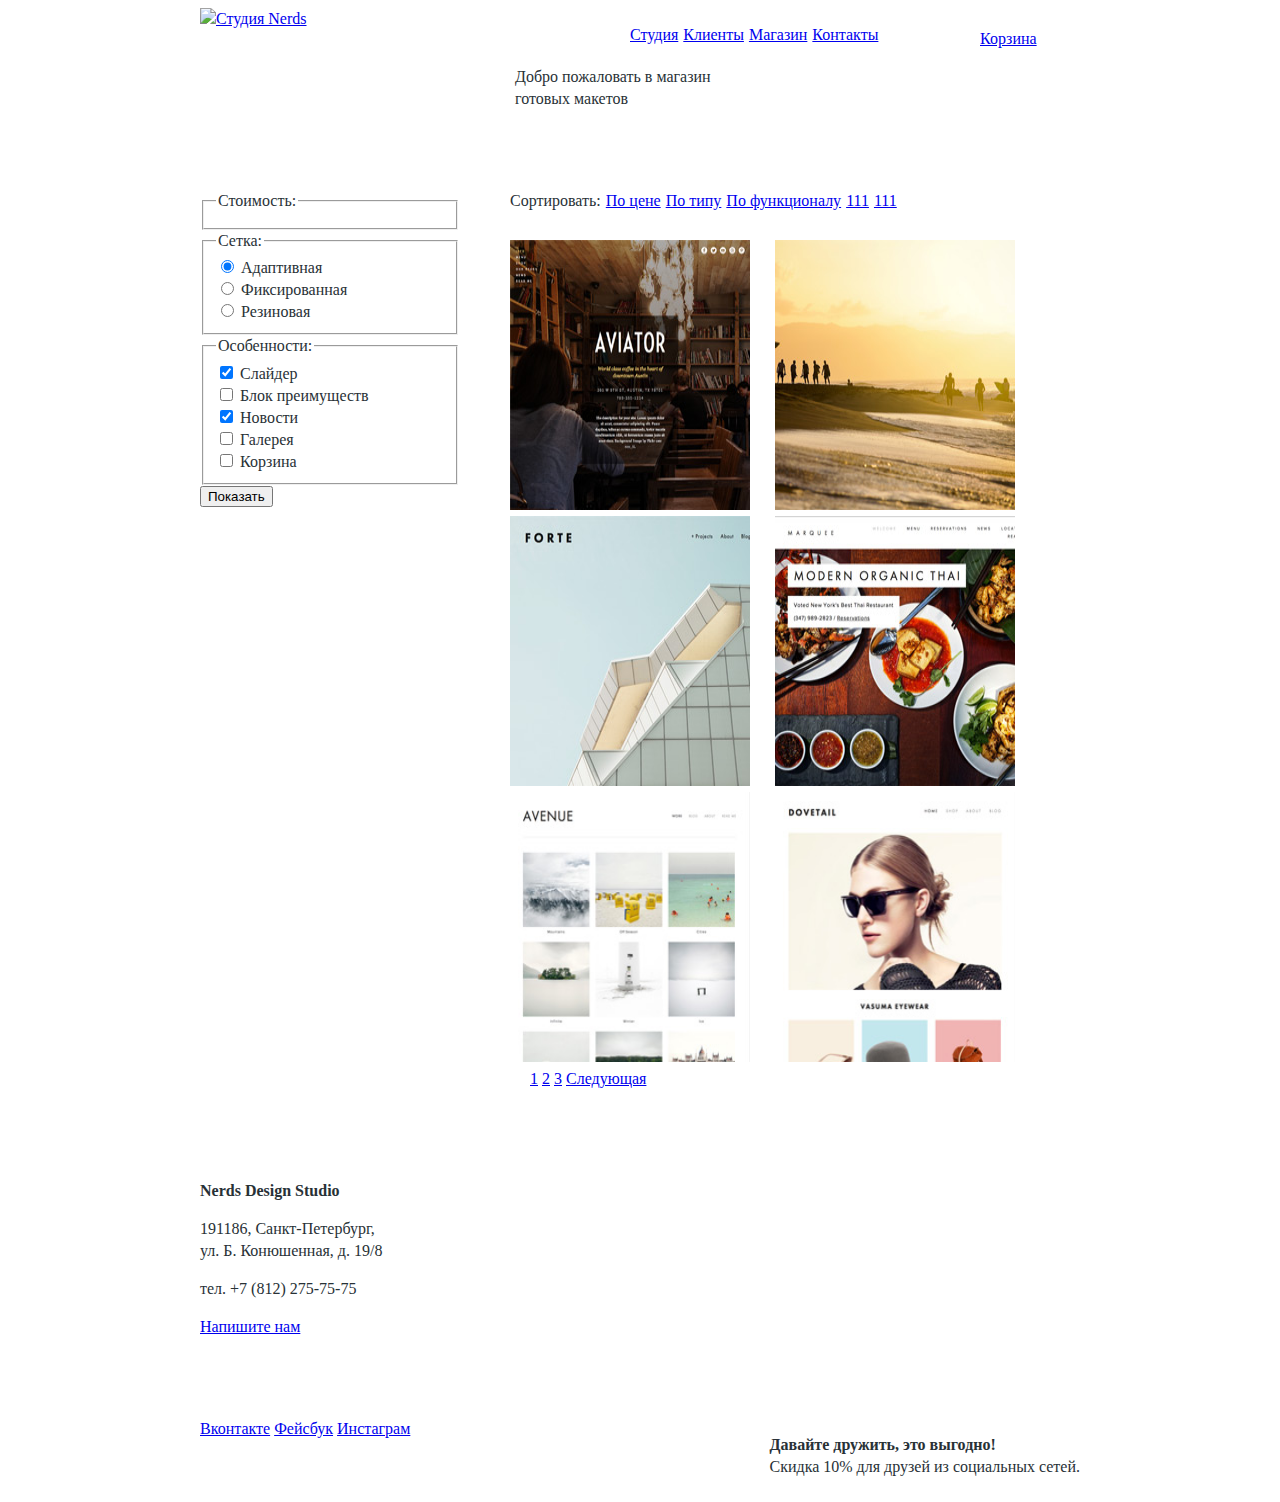
==== catalog.html @ 8a2b9156 "Сетка проекта" ====
<!DOCTYPE html>
<html lang="ru">
  <head>
    <meta charset="utf-8">
    <title>HTML Academy: Нёрдс</title>
    <link rel="stylesheet" href="css/style.css">
  </head>
  <body>
    <header class="main-header">
      <div class="container clearfix">
        <div class="main-logo">
          <a href="index.html">
            <img src="img/main-logo.png" width="139" height="56" alt="Студия Nerds">
          </a>
        </div>
        <nav class="main-navigatoin">
          <ul class="links">
            <li>
              <a href="#">Студия</a>
            </li>
            <li>
              <a href="#">Клиенты</a>
            </li>
            <li>
              <a href="#">Магазин</a>
            </li>
            <li>
              <a href="#">Контакты</a>
            </li>
          </ul>
        </nav>
        <div class="cart">
          <a href="#">Корзина</a>
        </div>
      </div>
      <div class="catalog">
        <p class="catalog-header">
          Добро пожаловать в магазин готовых макетов
        </p>
      </div>
    </header>
    <main class="main.content">
      <div class="container clearfix">
        <div class="menu">
          <form class="features-select" action="https://echo.htmlacademy.ru" method="post">
            <fieldset class="features-select-cost">
              <legend>Стоимость:</legend>
              <!-- Здесь будет слайдер -->
            </fieldset>
            <fieldset class="features-select-1">
              <legend>Сетка:</legend>
              <div class="features-item">
                <input id="adaptive" type="radio" name="type" value="adaptive" checked>
                <label for="adaptive">Адаптивная</label>
              </div>
              <div class="features-item">
                <input id="fixed" type="radio" name="type" value="fixed">
                <label for="fixed">Фиксированная</label>
              </div>
              <div class="features-item">
                <input id="rubber" type="radio" name="type" value="rubber">
                <label for="rubber">Резиновая</label>
              </div>
            </fieldset>
            <fieldset class="features-select-2">
              <legend>Особенности:</legend>
              <div class="features-item">
                <input id="slider" type="checkbox" name="features" value="slider" checked>
                <label for="slider">Слайдер</label>
              </div>
              <div class="features-item">
                <input id="features" type="checkbox" name="features" value="features">
                <label for="features">Блок преимуществ</label>
              </div>
              <div class="features-item">
                <input id="news" type="checkbox" name="features" value="news" checked>
                <label for="news">Новости</label>
              </div>
              <div class="features-item">
                <input id="gallery" type="checkbox" name="features" value="gallery">
                <label for="gallery">Галерея</label>
              </div>
              <div class="features-item">
                <input id="cart" type="checkbox" name="features" value="cart">
                <label for="cart">Корзина</label>
              </div>
            </fieldset>
            <button class="form-btn" type="submit">Показать</button>
          </form>
        </div>
        <div class="porfolio">
          <div class="sort">
            <div class="sort-list-1">
              <ul class="links">
                <li>
                  <span>Сортировать:</span>
                </li>
                <li>
                  <a href="#" class="btn">По цене</a>
                </li>
                <li>
                  <a href="#" class="btn">По типу</a>
                </li>
                <li>
                  <a href="#" class="btn">По функционалу</a>
                </li>
              </ul>
            </div>
            <div class="sort-list-2">
              <ul class="links">
                <li>
                  <a href="#" class="btn">111</a>
                </li>
                <li>
                  <a href="#" class="btn">111</a>
                </li>
              </ul>
            </div>
          </div>
            <article class="catalog-item">
              <img src="img/aviator.jpg" width="240" height="270" alt="Aviator">
            </article>
            <article class="catalog-item">
              <img src="img/sunset.jpg" width="240" height="270" alt="Sunset">
            </article>
            <article class="catalog-item">
              <img src="img/forte.jpg" width="240" height="270" alt="Forte">
            </article>
            <article class="catalog-item">
              <img src="img/marquee.jpg" width="240" height="270" alt="marquee">
            </article>
            <article class="catalog-item">
              <img src="img/avenue.jpg" width="240" height="270" alt="Avenue">
            </article>
            <article class="catalog-item">
              <img src="img/dovetail.jpg" width="240" height="270" alt="dovetail">
            </article>
            <div class="pages">
              <a class="active" href="#">1</a>
              <a href="#">2</a>
              <a href="#">3</a>
              <a href="#">Следующая</a>
            </div>
        </div>
      </div>
    </main>
    <div class="map">
      <!-- Не знаю как правильно вставить карту. Пока разметил как ссылку -->
    </div>
    <footer class="main-footer">
      <div class="map">
        <!-- Не знаю как правильно вставить карту. Пока разметил как ссылку -->

        <div class="container clearfix">
          <section class="map-contacts">
            <b>Nerds Design Studio</b>
            <p>
              191186, Санкт-Петербург,<br>
              ул. Б. Конюшенная, д. 19/8
            </p>
            <p>тел. +7 (812) 275-75-75</p>
            <a href="#" class="btn">Напишите нам</a>
          </section>

        </div>
      </div>
      <div class="container clearfix">
        <div class="footer-social">
          <a class="social-btn social-btn-vk" href="#">Вконтакте</a>
          <a class="social-btn social-btn-fb" href="#">Фейсбук</a>
          <a class="social-btn social-btn-inst" href="#">Инстаграм</a>
        </div>
        <div class="discont">
          <p>
            <b>Давайте дружить, это выгодно!</b><br>
            Скидка 10% для друзей из социальных сетей.
          </p>
        </div>
      </div>
    </footer>
  </body>
</html>
---- css/style.css ----
body {
  font-size: 16px;
  line-height: 22px;
  color: #283136;
  font-weight: normal;
  font-family: "Roboto Medium";
}

h2 {
  font-size: 18px;
  line-height: 30px;
  color: #000000;
  font-weight: normal;
  font-family: "Roboto Medium";
}

.main-header {
  margin-bottom: 80px;
}

.container {
  width: 880px;
  margin-left: auto;
  margin-right: auto;
}

.features {
  width: 880px;
  margin-bottom: 90px;
}

.features-item-1 {
  float: left;
  margin-right: 80px;
}

.features-item-2 {
  float: left;
  margin-right: 80px;
}

.features-item-3 {
  float: left;
}

.about {
  margin-bottom: 120px;
}

.about-left {
  float: left;
}

.about-right {
  float: right;
}

.portfolio-1 {
  float: left;
  width: 210px;
  display: inline-block;
  margin-right: 110px;
  vertical-align: middle;
}

.portfolio-2 {
  float: left;
  width: 210px;
  display: inline-block;
  margin-right: 110px;
  vertical-align: middle;
}

.portfolio-3 {
  float: right;
  width: 210px;
  display: inline-block;
  margin-right: 0px;
  vertical-align: middle;
}

.clearfix:after {
  content: '';
  clear: both;
  display: block;
}

main {
  margin-bottom: 90px;
}

.map-contacts {
  float: left;
}

.map {
  margin-bottom: 80px;
}

.discont {
  float: right;
}

.footer-social {
  float: left;
}

.main-logo {
  float: left;
  width: 200px;
  margin-right: 190px;
}

.main-navigatoin {
  float: left;
  width: 350px;
}

.links li {
  float: left;
  padding-right: 5px;
  list-style: none;
}

.cart {
  float: right;
  width: 100px;
  padding-top: 20px;
}

.catalog {
  width: 250px;
  margin-left: auto;
  margin-right: auto;
}

span {

}

.menu {
  float: left;
  width: 260px;
  height: 830px;
  margin-right: 50px;
}

.catalog-item {
  float: left;
  width: 265px;
}

.pages {
  float: left;
  margin-left: 330px;
}

.sort {
  padding-bottom: 50px;
}
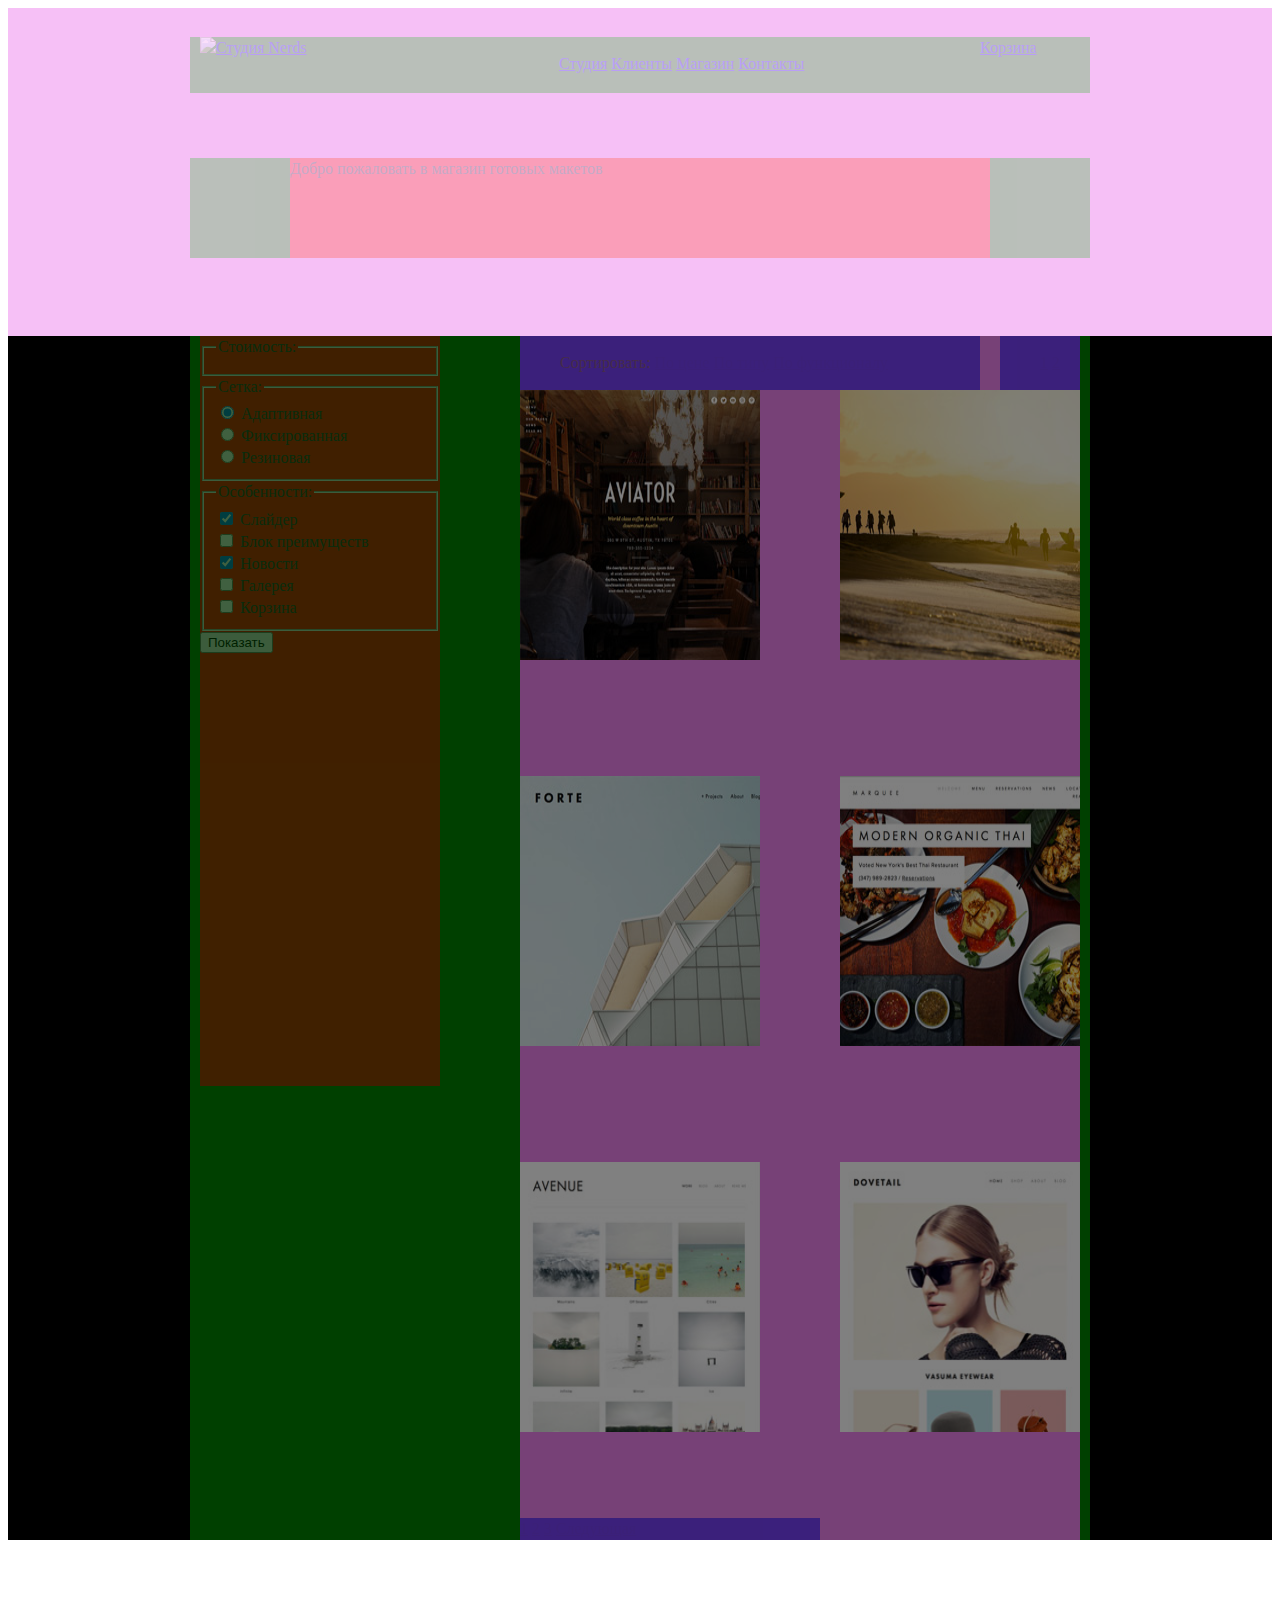
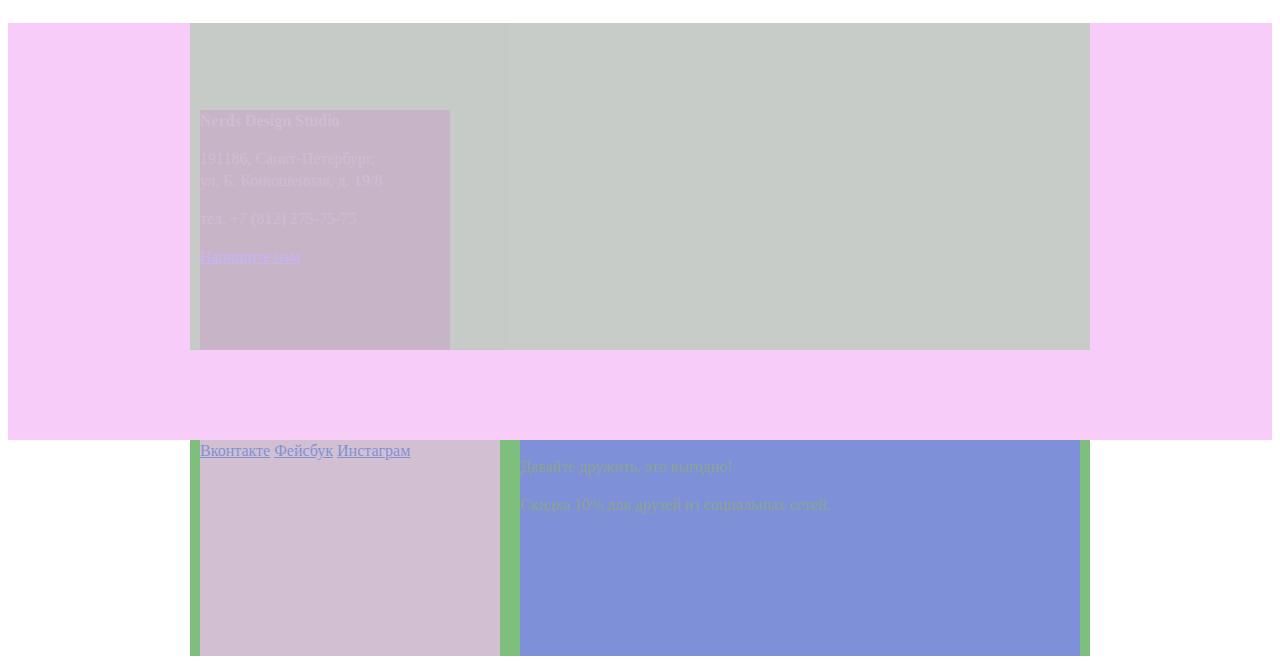
==== commit ce65d8e0: "Сетки version 3.0 :)" ====
--- a/catalog.html
+++ b/catalog.html
@@ -6,7 +6,7 @@
     <link rel="stylesheet" href="css/style.css">
   </head>
   <body>
-    <header class="main-header">
+    <header class="catalog-header">
       <div class="container clearfix">
         <div class="main-logo">
           <a href="index.html">
@@ -33,54 +33,54 @@
           <a href="#">Корзина</a>
         </div>
       </div>
-      <div class="catalog">
-        <p class="catalog-header">
+      <div class="catalog container">
+        <p class="catalog-description">
           Добро пожаловать в магазин готовых макетов
         </p>
       </div>
     </header>
-    <main class="main.content">
+    <main class="catalog-main">
       <div class="container clearfix">
         <div class="menu">
           <form class="features-select" action="https://echo.htmlacademy.ru" method="post">
-            <fieldset class="features-select-cost">
+            <fieldset class="features-select">
               <legend>Стоимость:</legend>
-              <!-- Здесь будет слайдер -->
+              <!-- Здесь будет контроллер -->
             </fieldset>
-            <fieldset class="features-select-1">
+            <fieldset class="features-select">
               <legend>Сетка:</legend>
-              <div class="features-item">
+              <div class="features-select-item">
                 <input id="adaptive" type="radio" name="type" value="adaptive" checked>
                 <label for="adaptive">Адаптивная</label>
               </div>
-              <div class="features-item">
+              <div class="features-select-item">
                 <input id="fixed" type="radio" name="type" value="fixed">
                 <label for="fixed">Фиксированная</label>
               </div>
-              <div class="features-item">
+              <div class="features-select-item">
                 <input id="rubber" type="radio" name="type" value="rubber">
                 <label for="rubber">Резиновая</label>
               </div>
             </fieldset>
-            <fieldset class="features-select-2">
+            <fieldset class="features-select">
               <legend>Особенности:</legend>
-              <div class="features-item">
+              <div class="features-select-item">
                 <input id="slider" type="checkbox" name="features" value="slider" checked>
                 <label for="slider">Слайдер</label>
               </div>
-              <div class="features-item">
+              <div class="features-select-item">
                 <input id="features" type="checkbox" name="features" value="features">
                 <label for="features">Блок преимуществ</label>
               </div>
-              <div class="features-item">
+              <div class="features-select-item">
                 <input id="news" type="checkbox" name="features" value="news" checked>
                 <label for="news">Новости</label>
               </div>
-              <div class="features-item">
+              <div class="features-select-item">
                 <input id="gallery" type="checkbox" name="features" value="gallery">
                 <label for="gallery">Галерея</label>
               </div>
-              <div class="features-item">
+              <div class="features-select-item">
                 <input id="cart" type="checkbox" name="features" value="cart">
                 <label for="cart">Корзина</label>
               </div>
@@ -88,8 +88,8 @@
             <button class="form-btn" type="submit">Показать</button>
           </form>
         </div>
-        <div class="porfolio">
-          <div class="sort">
+        <div class="shop clearfix">
+          <!--<div class="sort">-->
             <div class="sort-list-1">
               <ul class="links">
                 <li>
@@ -109,14 +109,14 @@
             <div class="sort-list-2">
               <ul class="links">
                 <li>
-                  <a href="#" class="btn">111</a>
+                  <a href="#" class="btn">1</a>
                 </li>
                 <li>
-                  <a href="#" class="btn">111</a>
+                  <a href="#" class="btn">2</a>
                 </li>
               </ul>
             </div>
-          </div>
+          <!--</div>-->
             <article class="catalog-item">
               <img src="img/aviator.jpg" width="240" height="270" alt="Aviator">
             </article>
@@ -144,13 +144,9 @@
         </div>
       </div>
     </main>
-    <div class="map">
-      <!-- Не знаю как правильно вставить карту. Пока разметил как ссылку -->
-    </div>
     <footer class="main-footer">
       <div class="map">
         <!-- Не знаю как правильно вставить карту. Пока разметил как ссылку -->
-
         <div class="container clearfix">
           <section class="map-contacts">
             <b>Nerds Design Studio</b>
@@ -161,7 +157,6 @@
             <p>тел. +7 (812) 275-75-75</p>
             <a href="#" class="btn">Напишите нам</a>
           </section>
-
         </div>
       </div>
       <div class="container clearfix">
@@ -171,10 +166,8 @@
           <a class="social-btn social-btn-inst" href="#">Инстаграм</a>
         </div>
         <div class="discont">
-          <p>
-            <b>Давайте дружить, это выгодно!</b><br>
-            Скидка 10% для друзей из социальных сетей.
-          </p>
+            <p>Давайте дружить, это выгодно!</p>
+            <p>Скидка 10% для друзей из социальных сетей.</p>
         </div>
       </div>
     </footer>
--- a/css/style.css
+++ b/css/style.css
@@ -1,9 +1,11 @@
 body {
+  /*background: url("../img/nerds-index.jpg") no-repeat 50% 10px;*/
+  background-size: 1200px auto;
+  /*Временно*/
   font-size: 16px;
   line-height: 22px;
   color: #283136;
   font-weight: normal;
-  font-family: "Roboto Medium";
 }
 
 h2 {
@@ -14,6 +16,240 @@
   font-family: "Roboto Medium";
 }
 
+.clearfix::after {
+  content: "";
+  display: table;
+  clear: both;
+}
+
+.main-header {
+  height: 407px;
+  background: violet;
+  opacity: 0.5;
+  /*Временно*/
+  padding-top: 29px;
+}
+
+.container {
+  background: green;
+  opacity: 0.5;
+  /*Временно*/
+  width: 880px;
+  padding-left: 10px;
+  padding-right: 10px;
+  margin-left: auto;
+  margin-right: auto;
+}
+
+.main-logo {
+  width: 139px;
+  height: 56px;
+  float: left;
+  margin-right: 180px;
+}
+
+.main-navigatoin {
+  width: 400px;
+  float: left;
+}
+
+.links li {
+  display: inline;
+  width: 400px;
+}
+
+.cart {
+  width: 100px;
+  float: right;
+}
+
+.features {
+  min-height: 379px;
+  background: red;
+  opacity: 0.4;
+  /*Временно*/
+  padding-top: 82px;
+}
+
+.features-item {
+  width: 240px;
+  float: left;
+  margin-right: 80px;
+}
+
+.features-item:last-child {
+  margin-right: 0px;
+}
+
+.about {
+  min-height: 415px;
+  background: violet;
+  opacity: 0.4;
+  /*Временно*/
+  padding-top: 60px;
+}
+
+.about-left {
+  width: 620px;
+  float: left;
+  margin-right: 20px;
+}
+
+.about-right {
+  width: 240px;
+  float: left;
+}
+
+.portfolio {
+  min-height: 112px;
+  background: red;
+  opacity: 0.4;
+  /*Временно*/
+  padding-top: 58px;
+  margin-bottom: 85px;
+}
+
+.portfolio-item {
+  float: left;
+  margin-right: 110px;
+}
+
+.portfolio-item:last-child {
+  margin-right: 0px;
+}
+
+.map {
+  min-height: 417px;
+  background: violet;
+  opacity: 0.4;
+  /*Временно*/
+}
+
+.map-contacts {
+  min-height: 240px;
+  background: black;
+  opacity: 0.9;
+  /*Временно*/
+  width: 250px;
+  float: left;
+  margin-top: 87px;
+}
+
+.footer-social {
+  min-height: 216px;
+  background: violet;
+  opacity: 0.7;
+  /*Временно*/
+  width: 300px;
+  float: left;
+}
+
+.discont {
+  min-height: 216px;
+  background: blue;
+  opacity: 0.7;
+  /*Временно*/
+  width: 560px;
+  float: right;
+}
+
+/*catalog.html*/
+
+.catalog-header {
+  height: 299px;
+  background: violet;
+  opacity: 0.5;
+  /*Временно*/
+  padding-top: 29px;
+}
+
+.catalog {
+  margin-top: 65px;
+}
+
+.catalog-description {
+  background: red;
+  min-height: 100px;
+  /*Временно*/
+  width: 700px;
+  margin-left: auto;
+  margin-right: auto;
+}
+
+.menu {
+  min-height: 750px;
+  background: red;
+  opacity: 0.5;
+  /*Временно*/
+  width: 240px;
+  float: left;
+  margin-right: 80px;
+}
+
+.shop {
+  min-height: 1125px;
+  background: violet;
+  /*Временно*/
+  width: 560px;
+  float: left;
+}
+
+.sort-list-1 {
+  background: blue;
+  opacity: 0.5;
+  /*Временно*/
+  width: 460px;
+  float: left;
+}
+
+.sort-list-2 {
+  background: blue;
+  opacity: 0.5;
+  /*Временно*/
+  width: 80px;
+  float: right;;
+}
+
+.catalog-item {
+  width: 240px;
+  float: left;
+  margin-right: 80px;
+  margin-bottom: 110px;
+}
+
+.catalog-item:nth-child(2n) {
+  margin-right: 0px;
+}
+
+.catalog-item:nth-child(7) {
+  margin-bottom: 0px;
+}
+
+.catalog-item:nth-child(8) {
+  margin-bottom: 0px;
+}
+
+.pages  {
+  background: blue;
+  opacity: 0.5;
+  /*Временно*/
+  width: 300px;
+  float: left;
+  margin-top: 80px;
+}
+
+.catalog-main {
+  margin-bottom: 83px;
+}
+
+main {
+  background: black;
+  /*Временно*/
+}
+
+
+/* СТАРЫЙ ВАРИАНТ
+
 .main-header {
   margin-bottom: 80px;
 }
@@ -29,18 +265,10 @@
   margin-bottom: 90px;
 }
 
-.features-item-1 {
+.features-item {
   float: left;
   margin-right: 80px;
-}
-
-.features-item-2 {
-  float: left;
-  margin-right: 80px;
-}
-
-.features-item-3 {
-  float: left;
+  width: 200px;
 }
 
 .about {
@@ -49,34 +277,27 @@
 
 .about-left {
   float: left;
+  width: 585px;
 }
 
 .about-right {
   float: right;
-}
-
-.portfolio-1 {
-  float: left;
-  width: 210px;
-  display: inline-block;
-  margin-right: 110px;
+  width: 250px;
+}
+
+.portfolio {
+  width: 570px;
+}
+
+.portfolio-item {
+  float: left;
+  width: 190px;
+  margin-right: 130px;
   vertical-align: middle;
 }
 
-.portfolio-2 {
-  float: left;
-  width: 210px;
-  display: inline-block;
-  margin-right: 110px;
-  vertical-align: middle;
-}
-
-.portfolio-3 {
-  float: right;
-  width: 210px;
-  display: inline-block;
+.portfolio-item:nth-child(3) {
   margin-right: 0px;
-  vertical-align: middle;
 }
 
 .clearfix:after {
@@ -85,24 +306,23 @@
   display: block;
 }
 
-main {
-  margin-bottom: 90px;
-}
-
 .map-contacts {
   float: left;
+  width: 250px;
 }
 
 .map {
-  margin-bottom: 80px;
+  padding-bottom: 80px;
 }
 
 .discont {
   float: right;
+  width: 250px;
 }
 
 .footer-social {
   float: left;
+  width: 270px;
 }
 
 .main-logo {
@@ -120,6 +340,7 @@
   float: left;
   padding-right: 5px;
   list-style: none;
+
 }
 
 .cart {
@@ -134,15 +355,11 @@
   margin-right: auto;
 }
 
-span {
-
-}
-
 .menu {
   float: left;
   width: 260px;
   height: 830px;
-  margin-right: 50px;
+  margin-right: 90px;
 }
 
 .catalog-item {
@@ -153,8 +370,10 @@
 .pages {
   float: left;
   margin-left: 330px;
+  width: 330px;
 }
 
 .sort {
   padding-bottom: 50px;
 }
+*/
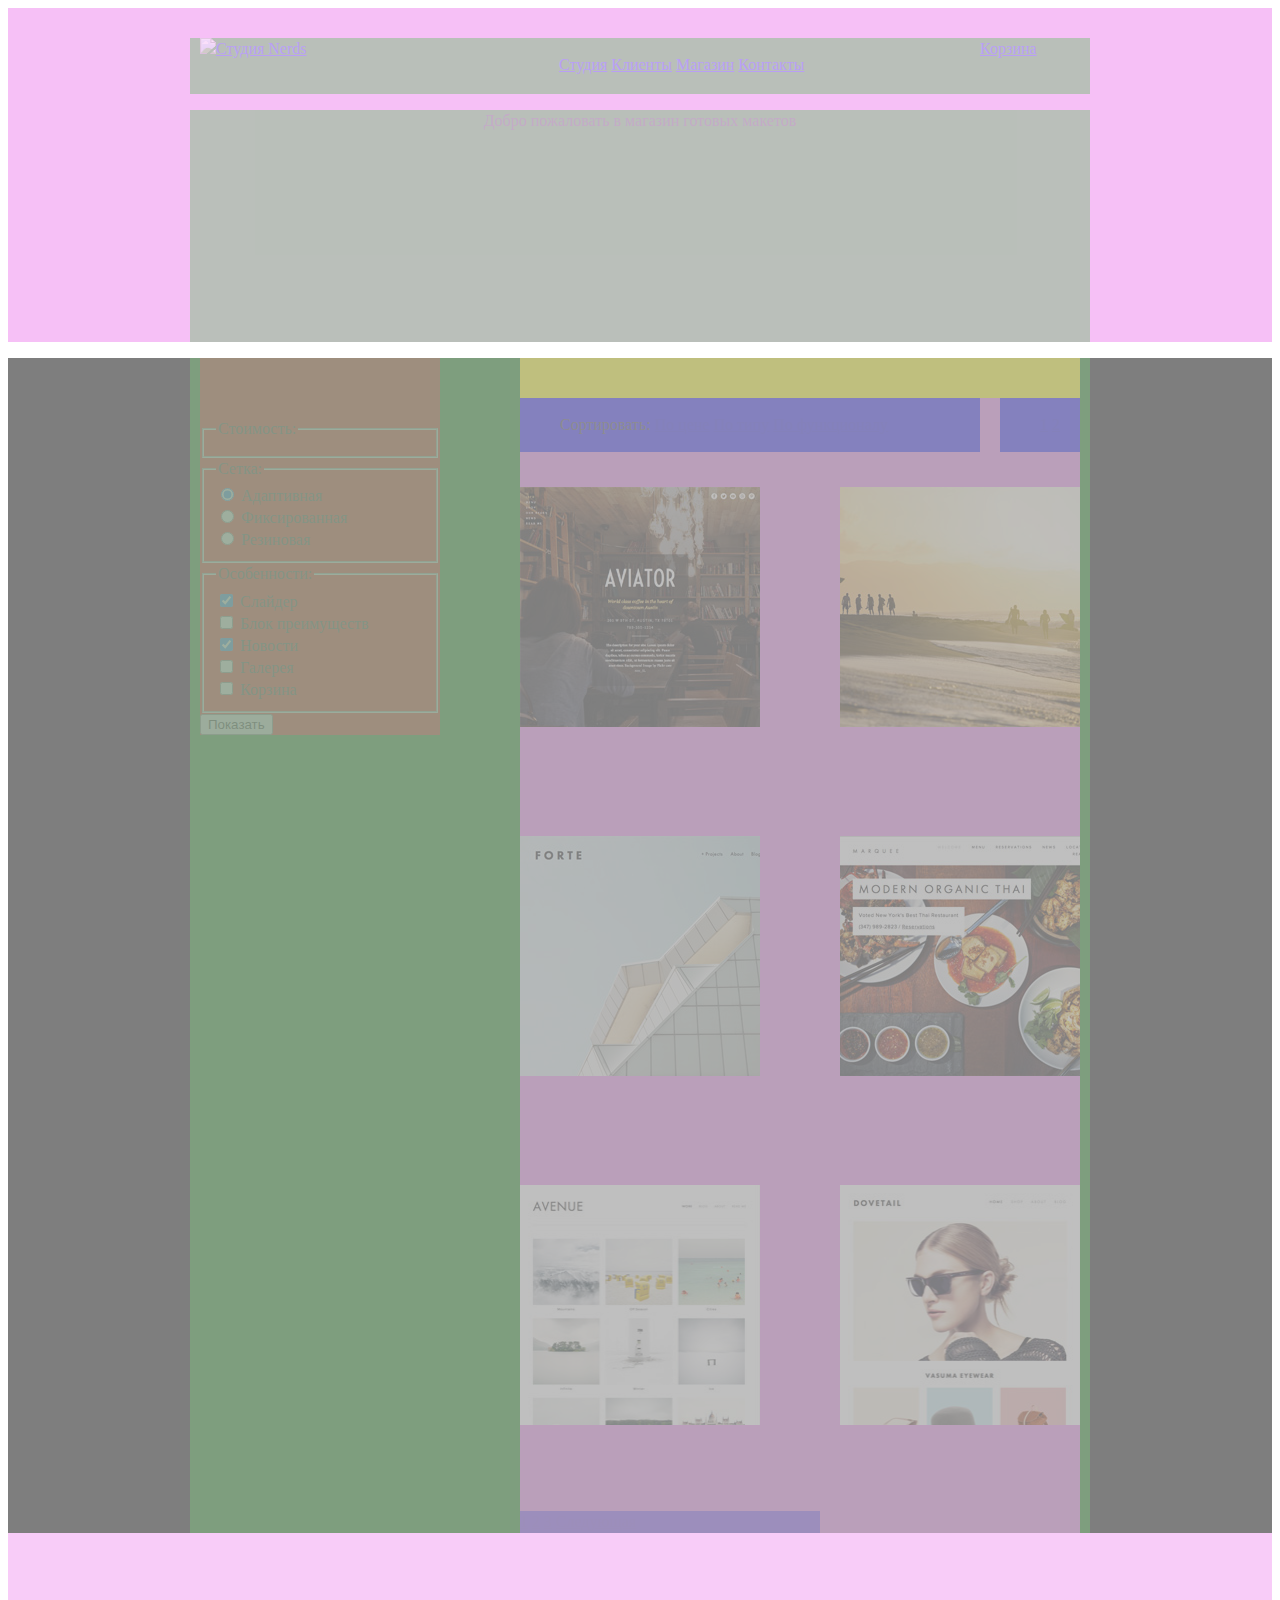
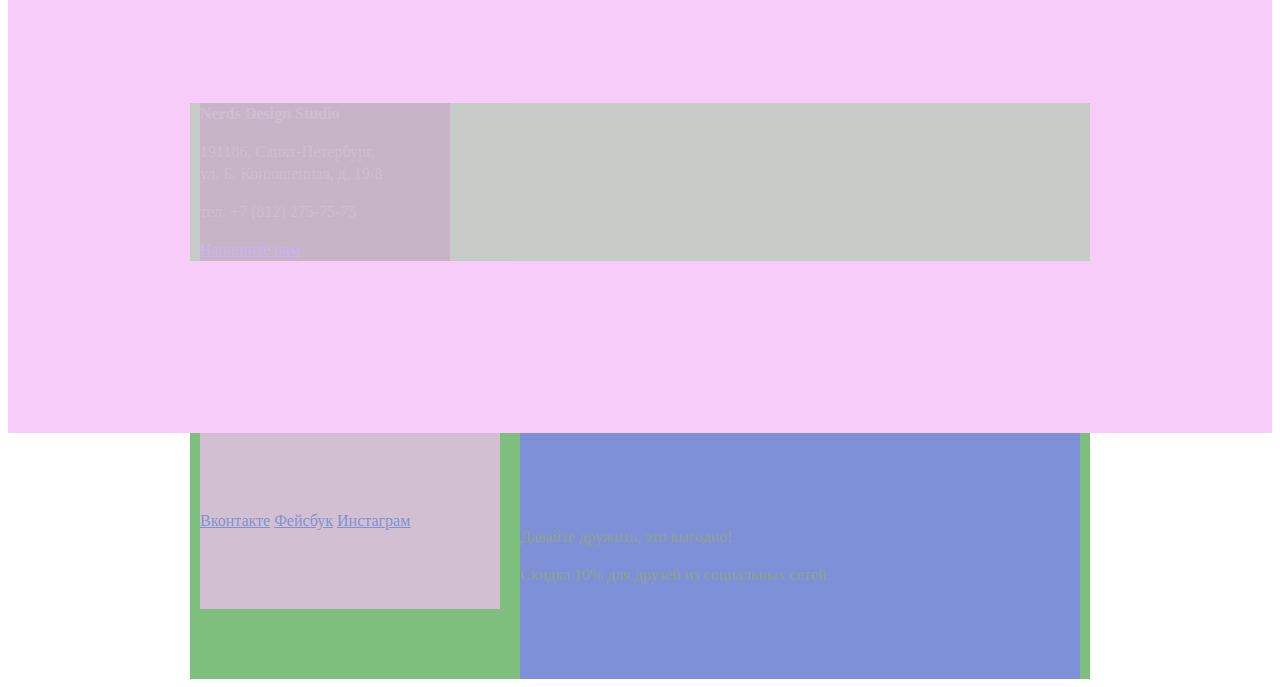
==== commit 5e445936: "Исправления" ====
--- a/catalog.html
+++ b/catalog.html
@@ -13,8 +13,8 @@
             <img src="img/main-logo.png" width="139" height="56" alt="Студия Nerds">
           </a>
         </div>
-        <nav class="main-navigatoin">
-          <ul class="links">
+        <nav class="main-navigation">
+          <ul class="main-navigation-list">
             <li>
               <a href="#">Студия</a>
             </li>
@@ -33,8 +33,8 @@
           <a href="#">Корзина</a>
         </div>
       </div>
-      <div class="catalog container">
-        <p class="catalog-description">
+      <div class="description container">
+        <p class="description-header">
           Добро пожаловать в магазин готовых макетов
         </p>
       </div>
@@ -89,9 +89,9 @@
           </form>
         </div>
         <div class="shop clearfix">
-          <!--<div class="sort">-->
+          <div class="sort">
             <div class="sort-list-1">
-              <ul class="links">
+              <ul class="main-navigation-list">
                 <li>
                   <span>Сортировать:</span>
                 </li>
@@ -107,7 +107,7 @@
               </ul>
             </div>
             <div class="sort-list-2">
-              <ul class="links">
+              <ul class="main-navigation-list">
                 <li>
                   <a href="#" class="btn">1</a>
                 </li>
@@ -116,24 +116,25 @@
                 </li>
               </ul>
             </div>
-          <!--</div>-->
+          </div>
+          <div class="catalog">
             <article class="catalog-item">
-              <img src="img/aviator.jpg" width="240" height="270" alt="Aviator">
+              <img src="img/aviator.jpg" width="240" height="240" alt="Aviator">
             </article>
             <article class="catalog-item">
-              <img src="img/sunset.jpg" width="240" height="270" alt="Sunset">
+              <img src="img/sunset.jpg" width="240" height="240" alt="Sunset">
             </article>
             <article class="catalog-item">
-              <img src="img/forte.jpg" width="240" height="270" alt="Forte">
+              <img src="img/forte.jpg" width="240" height="240" alt="Forte">
             </article>
             <article class="catalog-item">
-              <img src="img/marquee.jpg" width="240" height="270" alt="marquee">
+              <img src="img/marquee.jpg" width="240" height="240" alt="marquee">
             </article>
             <article class="catalog-item">
-              <img src="img/avenue.jpg" width="240" height="270" alt="Avenue">
+              <img src="img/avenue.jpg" width="240" height="240" alt="Avenue">
             </article>
             <article class="catalog-item">
-              <img src="img/dovetail.jpg" width="240" height="270" alt="dovetail">
+              <img src="img/dovetail.jpg" width="240" height="240" alt="dovetail">
             </article>
             <div class="pages">
               <a class="active" href="#">1</a>
@@ -141,6 +142,7 @@
               <a href="#">3</a>
               <a href="#">Следующая</a>
             </div>
+          </div>
         </div>
       </div>
     </main>
@@ -166,8 +168,8 @@
           <a class="social-btn social-btn-inst" href="#">Инстаграм</a>
         </div>
         <div class="discont">
-            <p>Давайте дружить, это выгодно!</p>
-            <p>Скидка 10% для друзей из социальных сетей.</p>
+            <p class="discont-offer-1">Давайте дружить, это выгодно!</p>
+            <p class="discont-offer-2">Скидка 10% для друзей из социальных сетей.</p>
         </div>
       </div>
     </footer>
--- a/css/style.css
+++ b/css/style.css
@@ -1,5 +1,6 @@
 body {
-  /*background: url("../img/nerds-index.jpg") no-repeat 50% 10px;*/
+  /*background: url("../img/nerds-catalog.jpg") no-repeat 50% 10px;*/
+  /*opacity: 0.9;*/
   background-size: 1200px auto;
   /*Временно*/
   font-size: 16px;
@@ -48,12 +49,12 @@
   margin-right: 180px;
 }
 
-.main-navigatoin {
+.main-navigation {
   width: 400px;
   float: left;
 }
 
-.links li {
+.main-navigation-list li {
   display: inline;
   width: 400px;
 }
@@ -64,49 +65,51 @@
 }
 
 .features {
-  min-height: 379px;
+  /*min-height: 379px;*/
+  background: red;
+  opacity: 0.7;
+  /*Временно*/
+  padding-top: 82px;
+  padding-bottom: 110px;
+}
+
+.features-item {
+  width: 240px;
+  float: left;
+  margin-right: 80px;
+}
+
+.features-item:last-child {
+  margin-right: 0px;
+}
+
+.about {
+  /*min-height: 415px;*/
+  background: violet;
+  opacity: 0.4;
+  /*Временно*/
+  padding-top: 60px;
+  padding-bottom: 150px;
+}
+
+.about-left {
+  width: 620px;
+  float: left;
+  margin-right: 20px;
+}
+
+.about-right {
+  width: 240px;
+  float: left;
+}
+
+.portfolio {
+  /*min-height: 112px;*/
   background: red;
   opacity: 0.4;
   /*Временно*/
-  padding-top: 82px;
-}
-
-.features-item {
-  width: 240px;
-  float: left;
-  margin-right: 80px;
-}
-
-.features-item:last-child {
-  margin-right: 0px;
-}
-
-.about {
-  min-height: 415px;
-  background: violet;
-  opacity: 0.4;
-  /*Временно*/
-  padding-top: 60px;
-}
-
-.about-left {
-  width: 620px;
-  float: left;
-  margin-right: 20px;
-}
-
-.about-right {
-  width: 240px;
-  float: left;
-}
-
-.portfolio {
-  min-height: 112px;
-  background: red;
-  opacity: 0.4;
-  /*Временно*/
   padding-top: 58px;
-  margin-bottom: 85px;
+  padding-bottom: 20px;
 }
 
 .portfolio-item {
@@ -118,85 +121,106 @@
   margin-right: 0px;
 }
 
+.main-footer {
+  /*background: black;*/
+  /*Временно*/
+}
+
 .map {
-  min-height: 417px;
+  min-height: 330px;
   background: violet;
   opacity: 0.4;
   /*Временно*/
+  padding-top: 170px;
 }
 
 .map-contacts {
-  min-height: 240px;
+  /*min-height: 240px;*/
   background: black;
   opacity: 0.9;
   /*Временно*/
   width: 250px;
   float: left;
-  margin-top: 87px;
+
 }
 
 .footer-social {
-  min-height: 216px;
+  /*min-height: 216px;*/
   background: violet;
   opacity: 0.7;
   /*Временно*/
   width: 300px;
   float: left;
+  padding-top: 77px;
+  padding-bottom: 77px;
 }
 
 .discont {
-  min-height: 216px;
+  /*min-height: 216px;*/
   background: blue;
   opacity: 0.7;
   /*Временно*/
   width: 560px;
   float: right;
+  padding-top: 77px;
+  padding-bottom: 77px;
 }
 
 /*catalog.html*/
 
 .catalog-header {
-  height: 299px;
-  background: violet;
-  opacity: 0.5;
-  /*Временно*/
-  padding-top: 29px;
+  /*height: 299px;*/
+  background: violet;
+  opacity: 0.5;
+  /*Временно*/
+  padding-top: 30px;
 }
 
 .catalog {
-  margin-top: 65px;
-}
-
-.catalog-description {
-  background: red;
-  min-height: 100px;
+  /*background: red;*/
+  margin-top: 5px;
+}
+
+.description-header {
+  /*background: red;*/
+  /*min-height: 100px;*/
   /*Временно*/
   width: 700px;
   margin-left: auto;
   margin-right: auto;
+  padding-bottom: 210px;
+  text-align: center;
 }
 
 .menu {
-  min-height: 750px;
+  /*min-height: 750px;*/
   background: red;
   opacity: 0.5;
   /*Временно*/
   width: 240px;
   float: left;
   margin-right: 80px;
+  padding-top: 60px;
 }
 
 .shop {
-  min-height: 1125px;
+  /*min-height: 1125px;*/
   background: violet;
   /*Временно*/
   width: 560px;
   float: left;
+
+}
+
+.sort {
+  background: yellow;
+  margin-bottom: 89px;
+  padding-top: 40px;
 }
 
 .sort-list-1 {
   background: blue;
-  opacity: 0.5;
+  opacity: 0.9;
   /*Временно*/
   width: 460px;
   float: left;
@@ -204,7 +228,7 @@
 
 .sort-list-2 {
   background: blue;
-  opacity: 0.5;
+  opacity: 0.9;
   /*Временно*/
   width: 80px;
   float: right;;
@@ -214,18 +238,19 @@
   width: 240px;
   float: left;
   margin-right: 80px;
-  margin-bottom: 110px;
+  margin-bottom: 103px;
+
 }
 
 .catalog-item:nth-child(2n) {
   margin-right: 0px;
 }
 
-.catalog-item:nth-child(7) {
+.catalog-item:nth-child(5) {
   margin-bottom: 0px;
 }
 
-.catalog-item:nth-child(8) {
+.catalog-item:nth-child(6) {
   margin-bottom: 0px;
 }
 
@@ -236,14 +261,12 @@
   width: 300px;
   float: left;
   margin-top: 80px;
-}
-
-.catalog-main {
-  margin-bottom: 83px;
+
 }
 
 main {
   background: black;
+  opacity: 0.5;
   /*Временно*/
 }
 
@@ -331,12 +354,12 @@
   margin-right: 190px;
 }
 
-.main-navigatoin {
+.main-navigation {
   float: left;
   width: 350px;
 }
 
-.links li {
+.main-navigation-list li {
   float: left;
   padding-right: 5px;
   list-style: none;
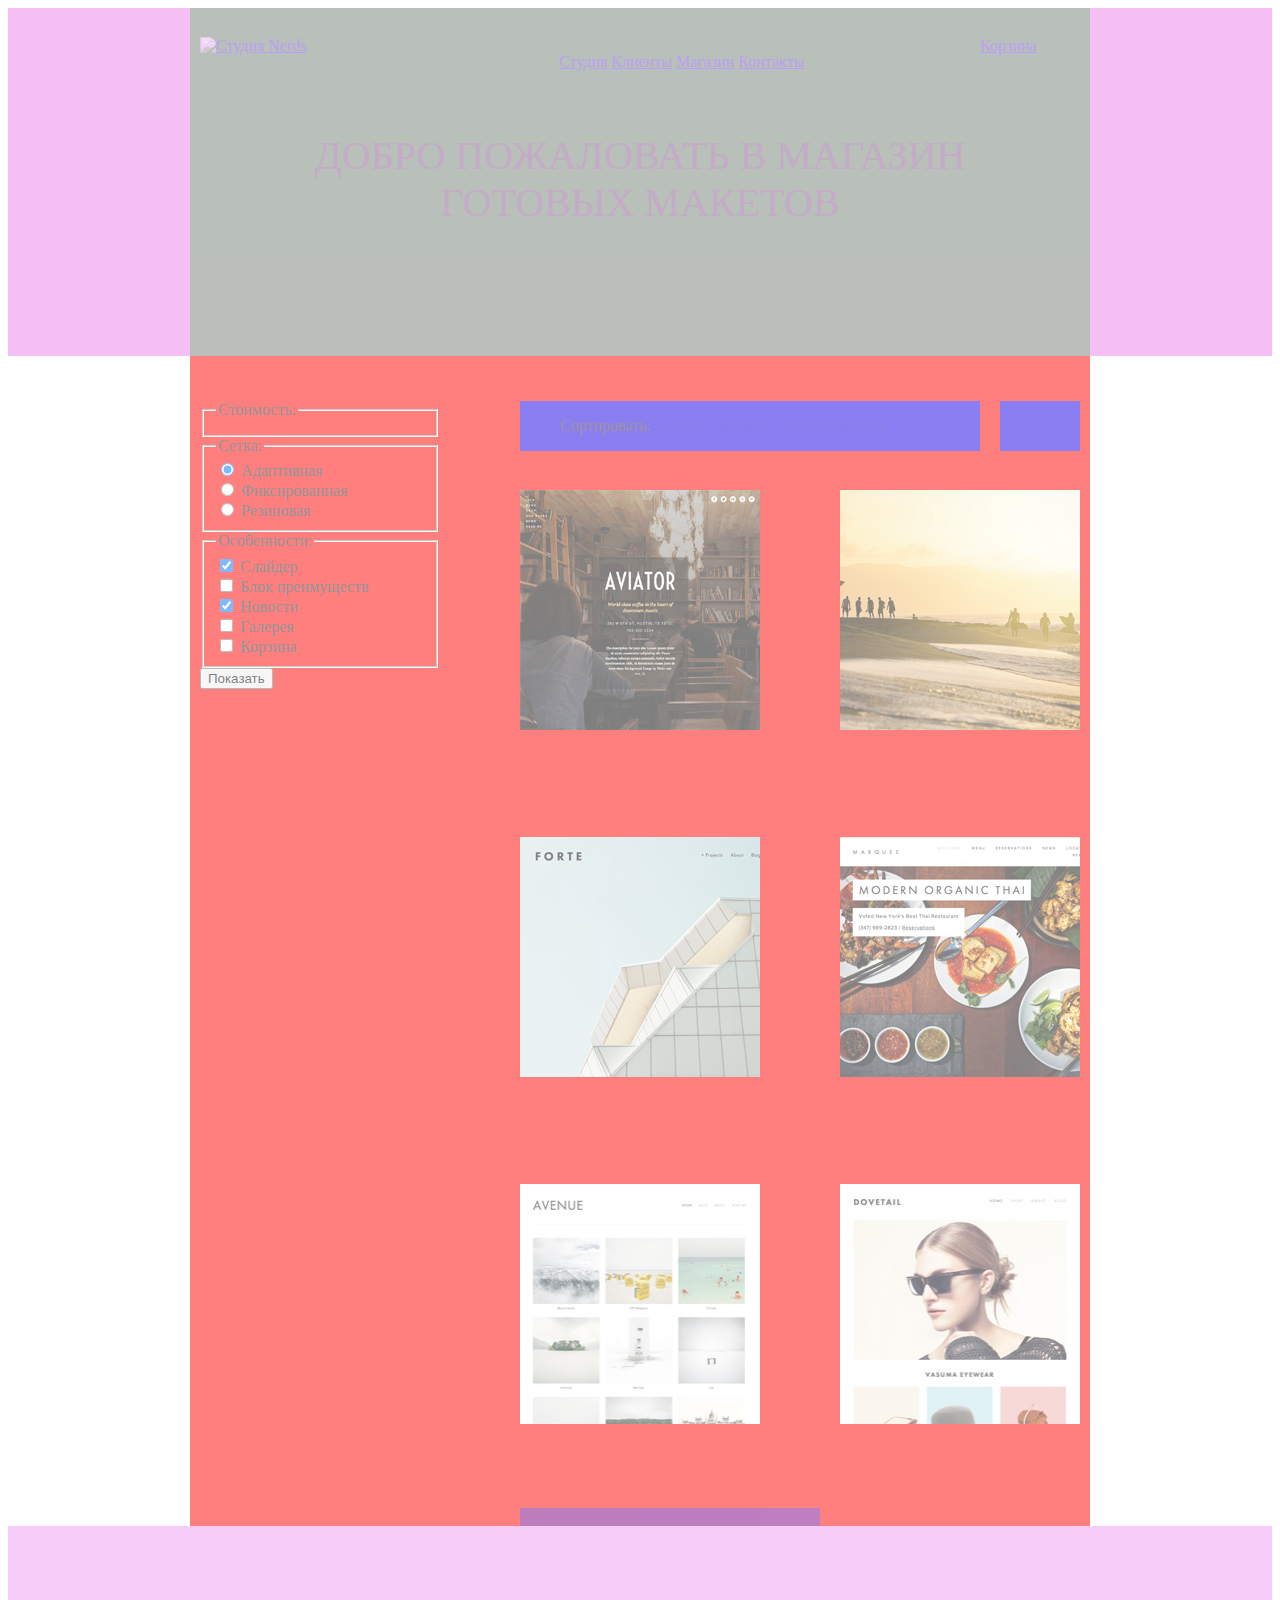
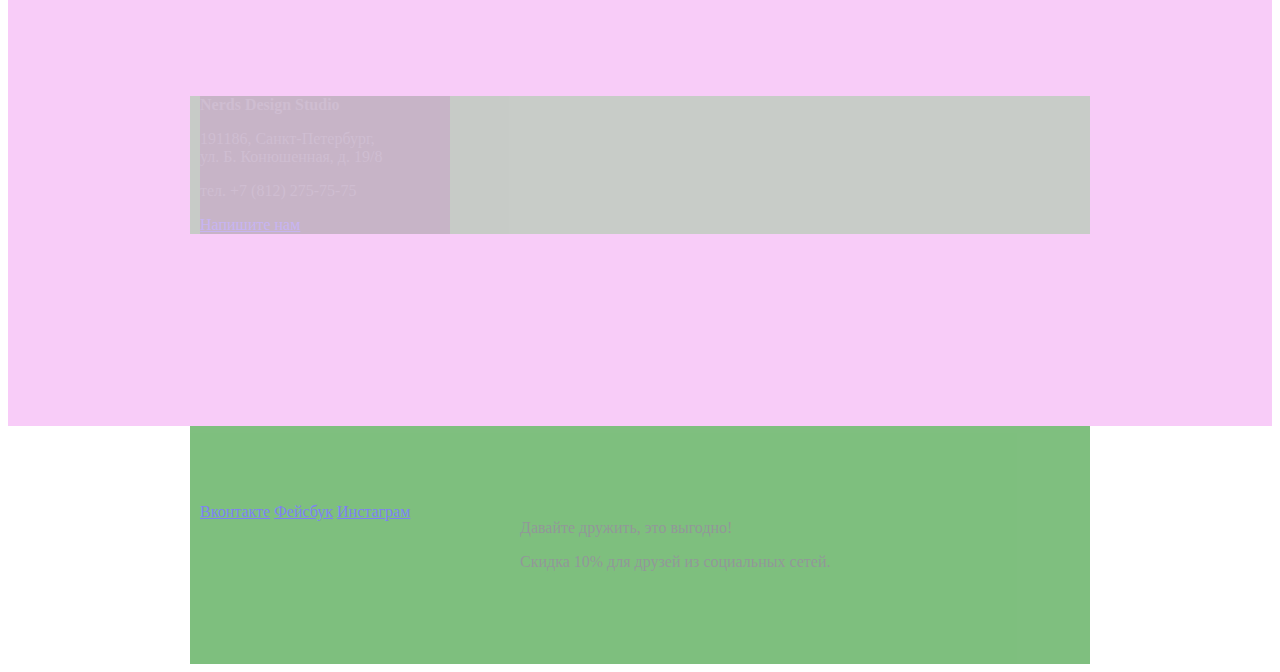
==== commit 2f4b6008: "Исправление замечаний" ====
--- a/catalog.html
+++ b/catalog.html
@@ -6,8 +6,9 @@
     <link rel="stylesheet" href="css/style.css">
   </head>
   <body>
-    <header class="catalog-header">
+    <header class="main-header">
       <div class="container clearfix">
+        <div class="header-block">
         <div class="main-logo">
           <a href="index.html">
             <img src="img/main-logo.png" width="139" height="56" alt="Студия Nerds">
@@ -32,15 +33,14 @@
         <div class="cart">
           <a href="#">Корзина</a>
         </div>
-      </div>
-      <div class="description container">
+        </div>
         <p class="description-header">
           Добро пожаловать в магазин готовых макетов
         </p>
       </div>
     </header>
     <main class="catalog-main">
-      <div class="container clearfix">
+      <div class="choose container clearfix">
         <div class="menu">
           <form class="features-select" action="https://echo.htmlacademy.ru" method="post">
             <fieldset class="features-select">
@@ -117,7 +117,7 @@
               </ul>
             </div>
           </div>
-          <div class="catalog">
+          <div class="catalog clearfix">
             <article class="catalog-item">
               <img src="img/aviator.jpg" width="240" height="240" alt="Aviator">
             </article>
@@ -161,15 +161,17 @@
           </section>
         </div>
       </div>
-      <div class="container clearfix">
-        <div class="footer-social">
-          <a class="social-btn social-btn-vk" href="#">Вконтакте</a>
-          <a class="social-btn social-btn-fb" href="#">Фейсбук</a>
-          <a class="social-btn social-btn-inst" href="#">Инстаграм</a>
-        </div>
-        <div class="discont">
-            <p class="discont-offer-1">Давайте дружить, это выгодно!</p>
-            <p class="discont-offer-2">Скидка 10% для друзей из социальных сетей.</p>
+      <div class="container">
+        <div class="footer-about clearfix">
+          <div class="footer-social">
+            <a class="social-btn social-btn-vk" href="#">Вконтакте</a>
+            <a class="social-btn social-btn-fb" href="#">Фейсбук</a>
+            <a class="social-btn social-btn-inst" href="#">Инстаграм</a>
+          </div>
+          <div class="discont">
+              <p class="discont-offer-1">Давайте дружить, это выгодно!</p>
+              <p class="discont-offer-2">Скидка 10% для друзей из социальных сетей.</p>
+          </div>
         </div>
       </div>
     </footer>
--- a/css/style.css
+++ b/css/style.css
@@ -4,7 +4,7 @@
   background-size: 1200px auto;
   /*Временно*/
   font-size: 16px;
-  line-height: 22px;
+  /*line-height: 22px;*/
   color: #283136;
   font-weight: normal;
 }
@@ -24,11 +24,16 @@
 }
 
 .main-header {
-  height: 407px;
+  /*height: 407px;*/
   background: violet;
   opacity: 0.5;
   /*Временно*/
+
+}
+
+.header-block {
   padding-top: 29px;
+  padding-bottom: 40px;
 }
 
 .container {
@@ -144,26 +149,32 @@
 
 }
 
+.footer-about {
+  /*background: blue;*/
+  padding-top: 77px;
+  padding-bottom: 77px;
+}
+
 .footer-social {
   /*min-height: 216px;*/
-  background: violet;
-  opacity: 0.7;
+  /*background: violet;*/
+  /*opacity: 0.7;*/
   /*Временно*/
   width: 300px;
   float: left;
-  padding-top: 77px;
-  padding-bottom: 77px;
+  /*padding-top: 77px;*/
+  /*padding-bottom: 77px;*/
 }
 
 .discont {
   /*min-height: 216px;*/
-  background: blue;
-  opacity: 0.7;
+  /*background: blue;*/
+  /*opacity: 0.7;*/
   /*Временно*/
   width: 560px;
   float: right;
-  padding-top: 77px;
-  padding-bottom: 77px;
+  /*padding-top: 77px;*/
+  /*padding-bottom: 77px;*/
 }
 
 /*catalog.html*/
@@ -178,7 +189,7 @@
 
 .catalog {
   /*background: red;*/
-  margin-top: 5px;
+  /*margin-top: 5px;*/
 }
 
 .description-header {
@@ -188,34 +199,43 @@
   width: 700px;
   margin-left: auto;
   margin-right: auto;
-  padding-bottom: 210px;
+  padding-top: 15px;
+  padding-bottom: 90px;
   text-align: center;
+  font-size: 40px;
+  text-transform: uppercase;
+}
+
+.choose {
+  background: red;
+  padding-top: 45px;
 }
 
 .menu {
   /*min-height: 750px;*/
-  background: red;
-  opacity: 0.5;
+  /*background: red;*/
+  /*opacity: 0.5;*/
   /*Временно*/
   width: 240px;
   float: left;
   margin-right: 80px;
-  padding-top: 60px;
+  /*padding-top: 80px;*/
 }
 
 .shop {
   /*min-height: 1125px;*/
-  background: violet;
+  /*background: violet;*/
   /*Временно*/
   width: 560px;
   float: left;
+  /*padding-top: 80px;*/
 
 }
 
 .sort {
   background: yellow;
   margin-bottom: 89px;
-  padding-top: 40px;
+  /*padding-top: 80px;*/
 }
 
 .sort-list-1 {
@@ -265,8 +285,8 @@
 }
 
 main {
-  background: black;
-  opacity: 0.5;
+  /*background: black;*/
+  /*opacity: 0.5;*/
   /*Временно*/
 }
 
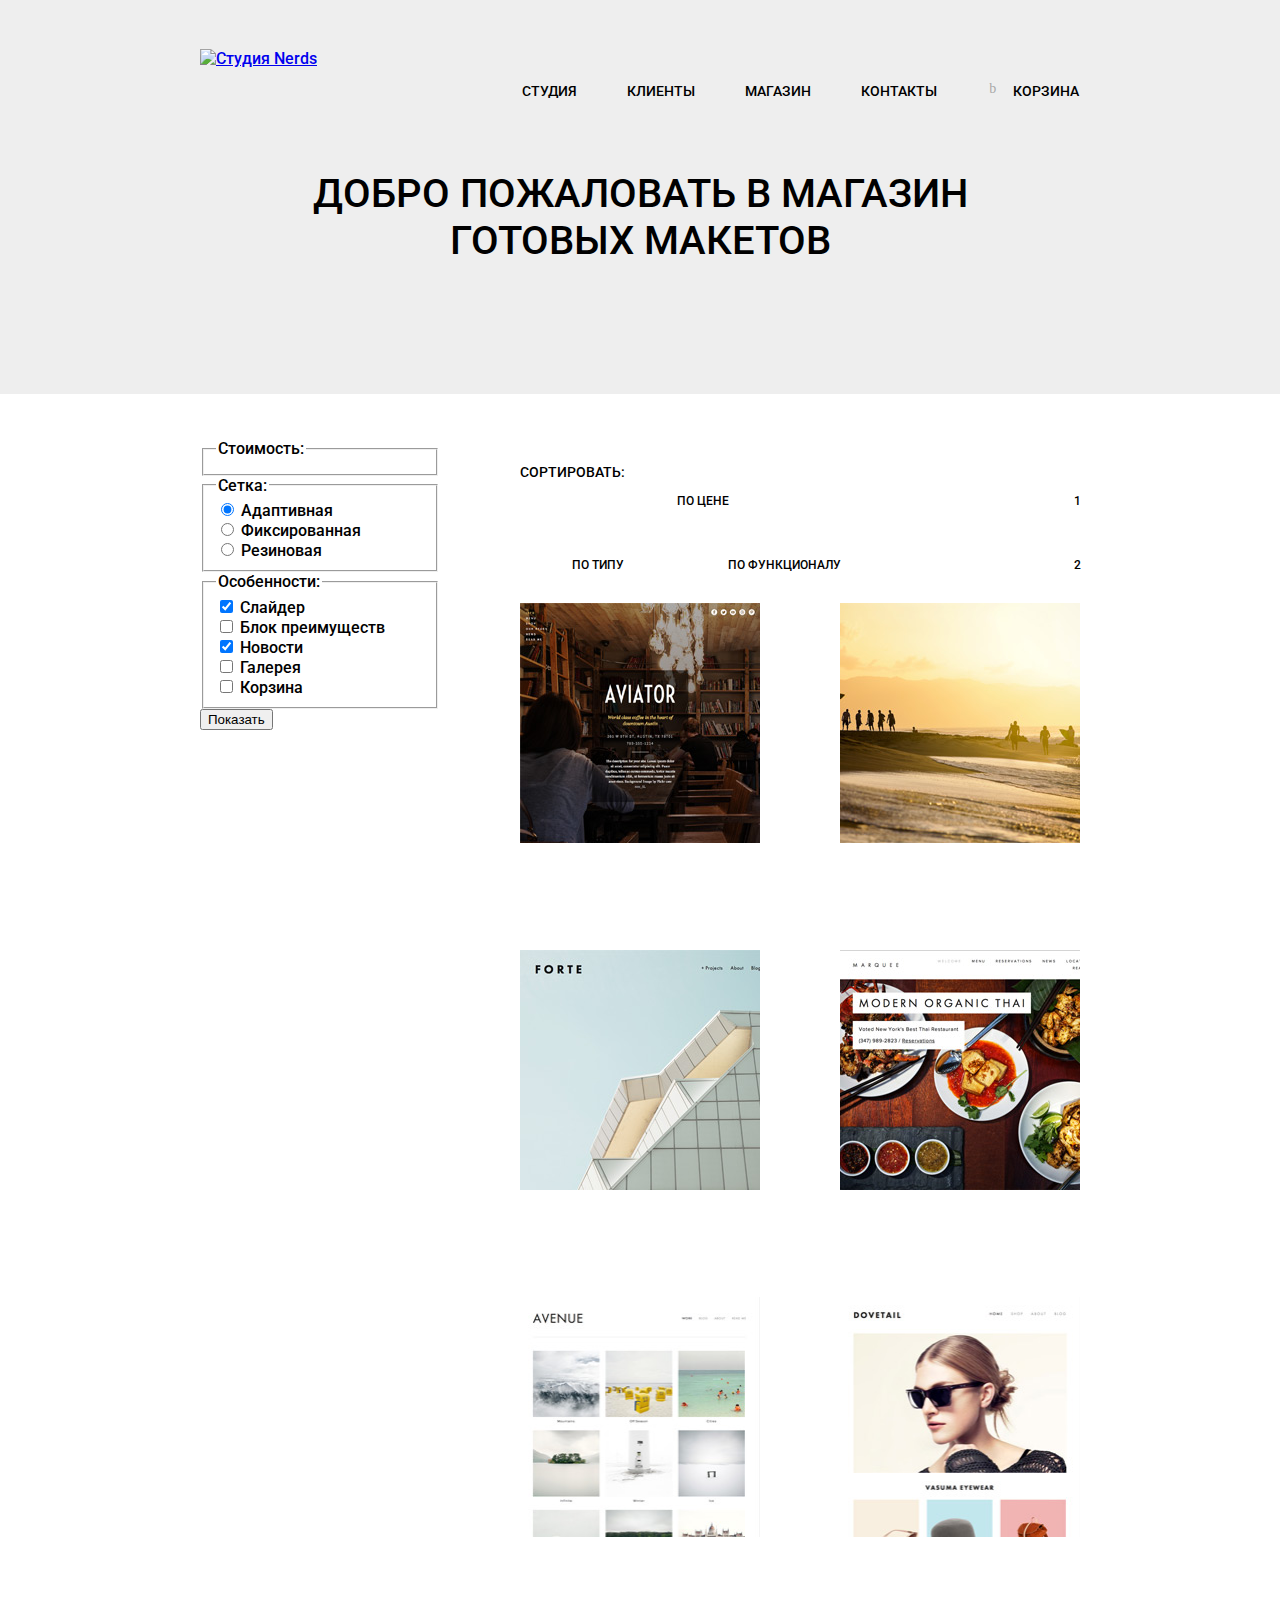
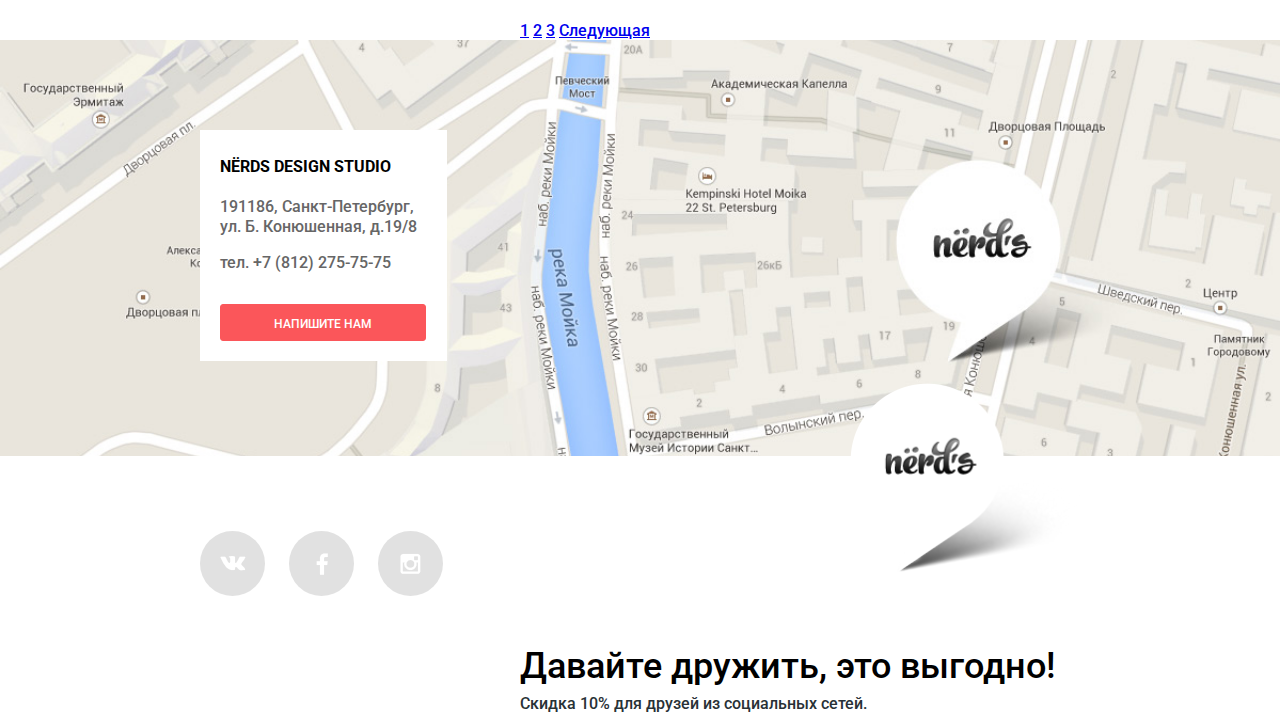
==== commit 664a13e7: "Исправил" ====
--- a/catalog.html
+++ b/catalog.html
@@ -3,36 +3,40 @@
   <head>
     <meta charset="utf-8">
     <title>HTML Academy: Нёрдс</title>
+    <link href='https://fonts.googleapis.com/css?family=Roboto:500,400&subset=latin,cyrillic' rel='stylesheet' type='text/css'>
+    <link rel="stylesheet" href="css/normalize.css">
     <link rel="stylesheet" href="css/style.css">
   </head>
   <body>
     <header class="main-header">
       <div class="container clearfix">
         <div class="header-block">
-        <div class="main-logo">
-          <a href="index.html">
-            <img src="img/main-logo.png" width="139" height="56" alt="Студия Nerds">
-          </a>
-        </div>
-        <nav class="main-navigation">
-          <ul class="main-navigation-list">
-            <li>
-              <a href="#">Студия</a>
-            </li>
-            <li>
-              <a href="#">Клиенты</a>
-            </li>
-            <li>
-              <a href="#">Магазин</a>
-            </li>
-            <li>
-              <a href="#">Контакты</a>
-            </li>
-          </ul>
-        </nav>
-        <div class="cart">
-          <a href="#">Корзина</a>
-        </div>
+          <div class="main-logo">
+            <a href="index.html">
+              <img src="img/main-logo.png" width="139" height="56" alt="Студия Nerds">
+            </a>
+          </div>
+          <nav class="main-navigation">
+            <ul class="main-navigation-list">
+              <li>
+                <a href="#">Студия</a>
+              </li>
+              <li>
+                <a href="#">Клиенты</a>
+              </li>
+              <li>
+                <a href="#">Магазин</a>
+              </li>
+              <li>
+                <a href="#">Контакты</a>
+              </li>
+            </ul>
+          </nav>
+          <div class="cart">
+            <a href="#">Корзина
+              <span class="icon-basket"></span>
+            </a>
+          </div>
         </div>
         <p class="description-header">
           Добро пожаловать в магазин готовых макетов
@@ -151,27 +155,26 @@
         <!-- Не знаю как правильно вставить карту. Пока разметил как ссылку -->
         <div class="container clearfix">
           <section class="map-contacts">
-            <b>Nerds Design Studio</b>
-            <p>
+            <b class="map-contacts-header">Nёrds Design Studio</b>
+            <p class="map-contacts-paragraph">
               191186, Санкт-Петербург,<br>
-              ул. Б. Конюшенная, д. 19/8
+              ул. Б. Конюшенная, д.19/8
             </p>
-            <p>тел. +7 (812) 275-75-75</p>
-            <a href="#" class="btn">Напишите нам</a>
+            <p class="map-contacts-paragraph">тел. +7 (812) 275-75-75</p>
+            <a href="#" class="btn-contacts">Напишите нам</a>
           </section>
+          <img src="img/map-point.png" alt="" class="map-point">
         </div>
       </div>
-      <div class="container">
-        <div class="footer-about clearfix">
-          <div class="footer-social">
-            <a class="social-btn social-btn-vk" href="#">Вконтакте</a>
-            <a class="social-btn social-btn-fb" href="#">Фейсбук</a>
-            <a class="social-btn social-btn-inst" href="#">Инстаграм</a>
-          </div>
-          <div class="discont">
-              <p class="discont-offer-1">Давайте дружить, это выгодно!</p>
-              <p class="discont-offer-2">Скидка 10% для друзей из социальных сетей.</p>
-          </div>
+      <div class="container clearfix">
+        <div class="footer-social">
+          <a class="social-btn social-btn-vk" href="#">Вконтакте</a>
+          <a class="social-btn social-btn-fb" href="#">Фейсбук</a>
+          <a class="social-btn social-btn-inst" href="#">Инстаграм</a>
+        </div>
+        <div class="discont">
+            <p class="discont-paragraph1">Давайте дружить, это выгодно!</p>
+            <p class="discont-paragraph2">Скидка 10% для друзей из социальных сетей.</p>
         </div>
       </div>
     </footer>
--- a/css/style.css
+++ b/css/style.css
@@ -1,20 +1,174 @@
+html, body {
+  margin:0;
+  padding:0;
+
+}
 body {
-  /*background: url("../img/nerds-catalog.jpg") no-repeat 50% 10px;*/
-  /*opacity: 0.9;*/
-  background-size: 1200px auto;
-  /*Временно*/
-  font-size: 16px;
-  /*line-height: 22px;*/
-  color: #283136;
+  font-size:16px;
+  font-family: "Roboto", "Arial", sans-serif;
+  font-weight: 500;
+  font-style: normal;
+  color: #000000;
+  background:white;
+  min-width: 900px;
+}
+
+@font-face {
   font-weight: normal;
-}
+  font-style: normal;
+
+  font-family: "symbols-nerds";
+  src: url("../fonts/symbols-nerds.woff") format("woff"),
+       url("../fonts/symbols-nerds.woff2") format("woff2");
+}
+
+[class^="icon-"]::before,
+[class*=" icon-"]::before {
+  display: inline-block;
+  width: 1em;
+  margin-right: 0.2em;
+  margin-left: 0.2em;
+
+  font-weight: normal;
+  line-height: 1em;
+  font-family: "symbols-nerds";
+  text-align: center;
+  text-transform: none;
+  text-decoration: inherit;
+  font-style: normal;
+  font-variant: normal;
+
+  speak: none;
+}
+
+.icon-basket::before { content: "\62"; } /* "b" */
+.icon-facebook::before { content: "\66"; } /* "f" */
+.icon-twitter::before { content: "\74"; } /* "t" */
+.icon-vk::before { content: "\76"; } /* "v" */
+.icon-up-dir::before { content: "\25b2"; } /* "▲" */
+.icon-down-dir::before { content: "\25bc"; } /* "▼" */
+.icon-circle::before { content: "\25cb"; } /* "○" */
+.icon-circle-dot::before { content: "\25cf"; } /* "●" */
+.icon-check-off::before { content: "\2610"; } /* "☐" */
+.icon-check-on::before { content: "\2611"; } /* "☑" */
+.icon-instagramm::before { content: "📷"; } /* "\1f4f7" */
 
 h2 {
   font-size: 18px;
   line-height: 30px;
   color: #000000;
-  font-weight: normal;
-  font-family: "Roboto Medium";
+  /*font-weight: normal;*/
+  /*font-family: "Roboto Medium";*/
+}
+
+.slider {
+  position:relative;
+  width:880px;
+  height:310px;
+  margin-top: 16px;
+}
+.slider input[type=radio] {
+  position:absolute;
+  opacity:0;
+}
+.slider-controls {
+  position:absolute;
+  bottom:95px;
+  left:49%;
+  width:200px;
+  height:10px;
+  margin-left:-102px;
+  text-align:center;
+  z-index:1000;
+}
+.slider-controls label {
+  display:inline-block;
+  width:4px;
+  height:4px;
+  margin:0 3px;
+  background:white;
+  border:3px solid white;
+  vertical-align:top;
+  border-radius:50%;
+  cursor:pointer;
+}
+#btn-1:checked ~ .slider-controls label[for="btn-1"],
+#btn-2:checked ~ .slider-controls label[for="btn-2"],
+#btn-3:checked ~ .slider-controls label[for="btn-3"] {
+  background:#c1c1c1;
+}
+.slide {
+  position:absolute;
+  top:0;
+  left:0;
+  width:100%;
+  height:100%;
+  overflow:hidden;
+}
+.slide-text {
+  width:465px;
+  padding:30px 0;
+  color:#283136;
+}
+.slide-title {
+  font-size:36px;
+  line-height:36px;
+  /*font-weight:bold;*/
+  color:black;
+  padding-bottom: 3px;
+}
+
+.slide .btn {
+  display:block;
+  width:240px;
+  padding:10px 0;
+  margin-top:32px;
+  font-size:12px;
+  color:white;
+  text-transform:uppercase;
+  text-align:center;
+  text-decoration:none;
+  background:#fb565a;
+  border-radius:3px;
+}
+
+.slide .btn:hover {
+  background-color: #d6494d;
+  border: 1px solid #d6494d;
+}
+
+.slide .btn:active {
+  background-color: #b63538;
+  border: 1px solid #b63538;
+  box-shadow: inset 0 3px 0 0 #9b2d30;
+}
+.slide:nth-child(1) {
+  background-image:url("../img/slider-1.png");
+  background-repeat:no-repeat;
+  background-position:100% 10px;
+}
+.slide:nth-child(2) {
+  background-image:url("../img/slider-2.png");
+  background-repeat:no-repeat;
+  background-position:100% 10px;
+}
+.slide:nth-child(3) {
+  background-image:url("../img/slider-3.png");
+  background-repeat:no-repeat;
+  background-position:100% 0;
+}
+.slide {
+  display:none;
+}
+#btn-1:checked ~ .slides .slide:nth-child(1) {
+  display: block;
+}
+#btn-2:checked ~ .slides .slide:nth-child(2) {
+  display: block;
+}
+
+#btn-3:checked ~ .slides .slide:nth-child(3) {
+  display: block;
 }
 
 .clearfix::after {
@@ -25,8 +179,9 @@
 
 .main-header {
   /*height: 407px;*/
-  background: violet;
-  opacity: 0.5;
+  background: #eeeeee;
+  padding-top: 20px;
+  /*opacity: 0.5;*/
   /*Временно*/
 
 }
@@ -37,8 +192,8 @@
 }
 
 .container {
-  background: green;
-  opacity: 0.5;
+  /*background: green;*/
+  /*opacity: 0.5;*/
   /*Временно*/
   width: 880px;
   padding-left: 10px;
@@ -51,76 +206,318 @@
   width: 139px;
   height: 56px;
   float: left;
-  margin-right: 180px;
+  margin-right: 139px;
 }
 
 .main-navigation {
-  width: 400px;
-  float: left;
+  width: 500px;
+  float: left;
+  text-align: right;
+}
+
+.main-navigation-list {
+  margin: 18px 0;
+  padding: 0;
+  list-style: none;
+  font-size: 0;
 }
 
 .main-navigation-list li {
-  display: inline;
-  width: 400px;
-}
+  display: inline-block;
+  vertical-align: top;
+  font-size: 14px;
+  line-height: 30px;
+  font-weight: 500;
+  text-transform: uppercase;
+}
+
+.main-navigation-list a {
+  text-decoration: none;
+  display: block;
+  color: #000000;
+  padding: 9px;
+  margin-right: 32px;
+  /*background-color: red;*/
+}
+
+.main-navigation-list a:hover {
+  color: #fb565a;
+}
+
+.main-navigation-list a:active {
+  color: #000000;
+  opacity: 0.4;
+}
+
+
 
 .cart {
   width: 100px;
   float: right;
-}
+  position: relative;
+}
+
+.cart a {
+  text-decoration: none;
+  display: inline-block;
+  vertical-align: top;
+  font-size: 14px;
+  line-height: 30px;
+  font-weight: 500;
+  color: #000000;
+  text-transform: uppercase;
+  padding: 9px;
+  padding-left: 33px;
+  margin-top: 18px;
+  /*background-color: red;*/
+
+}
+
+.icon-basket::before {
+  content: "\62";
+  position: absolute;
+  top: 33px;
+  left: 0px;
+  width: 20px;
+  height: 20px;
+  opacity: 0.3;
+}
+
+.cart a:hover {
+  color: #fb565a;
+}
+
+.cart a:active {
+  color: #000000;
+  opacity: 0.4;
+}
+
+/*.icon-basket:hover::before {
+  color: #fb565a;
+  opacity: 1;
+}*/
+
+
 
 .features {
   /*min-height: 379px;*/
-  background: red;
-  opacity: 0.7;
-  /*Временно*/
-  padding-top: 82px;
-  padding-bottom: 110px;
+  /*background: red;*/
+  /*opacity: 0.7;*/
+  /*Временно*/
+  padding-top: 79px;
+  padding-bottom: 81px;
+  border-bottom: 2px solid #eeeeee;
 }
 
 .features-item {
   width: 240px;
   float: left;
-  margin-right: 80px;
+  margin-right: 79px;
+  margin-bottom: 0;
 }
 
 .features-item:last-child {
   margin-right: 0px;
 }
 
+.features-name {
+  font-size: 18px;
+  line-height: 30px;
+  font-weight: 500;
+  text-transform: uppercase;
+  color: #000000;
+  /*padding-top: 4px;*/
+}
+
+.features-paragraph {
+  font-size: 15px;
+  line-height: 22px;
+  font-weight: 500;
+  color: #283136;
+}
+
+.btn {
+  display: block;
+  width: 137px;
+  height: 20px;
+  color: #ffffff;
+  text-decoration: none;
+  font-size: 12px;
+  line-height: 18px;
+  text-transform: uppercase;
+  text-align: center;
+  padding-top: 8px;
+  padding-bottom: 6px;
+  margin-top: 26px;
+}
+
+.btn-red {
+background-color: #fb565a;
+border: 1px solid #fb565a;
+border-radius: 3px;
+}
+
+.btn-red:hover {
+  background-color: #d6494d;
+  border: 1px solid #d6494d;
+}
+
+.btn-red:active {
+  background-color: #b63538;
+  border: 1px solid #b63538;
+  box-shadow: inset 0 3px 0 0 #9b2d30;
+}
+
+.btn-green {
+background-color: #00ca74;
+border: 1px solid #00ca74;
+border-radius: 3px;
+}
+
+.btn-green:hover {
+  background-color: #01a25e;
+  border: 1px solid #01a25e;
+}
+
+.btn-green:active {
+  background-color: #009053;
+  border: 1px solid #009053;
+  box-shadow: inset 0 3px 0 0 #007b47;
+}
+
+.btn-yellow {
+background-color: #efc84a;
+border: 1px solid #efc84a;
+border-radius: 3px;
+}
+
+.btn-yellow:hover {
+  background-color: #d6ae2c;
+  border: 1px solid #d6ae2c;
+}
+
+.btn-yellow:active {
+  background-color: #c09b24;
+  border: 1px solid #c09b24;
+  box-shadow: inset 0 3px 0 0 #a3841f;
+}
+
 .about {
   /*min-height: 415px;*/
-  background: violet;
-  opacity: 0.4;
-  /*Временно*/
-  padding-top: 60px;
-  padding-bottom: 150px;
+  /*background: violet;*/
+  /*opacity: 0.4;*/
+  /*Временно*/
+  padding-top: 46px;
+  padding-bottom: 55px;
+  border-bottom: 2px solid #eeeeee;
 }
 
 .about-left {
   width: 620px;
   float: left;
   margin-right: 20px;
+  /*margin-top: -10px;*/
+  /*background-color: red;*/
+  /*background-color: green;*/
 }
 
 .about-right {
   width: 240px;
   float: left;
+  /*background-color: red;*/
+  margin-top: 13px;
+}
+
+.studio {
+  font-size: 36px;
+  line-height: 36px;
+  /*width: 525px;*/
+
+}
+
+.studio-paragraph {
+  font-size: 16px;
+  line-height: 22px;
+  color: #283136;
+  /*margin-top: -6px;*/
+  /*word-spacing: 1px;*/
+  padding-bottom: 22px;
+}
+
+.studio-paragraph-up {
+  font-size: 16px;
+  line-height: 22px;
+  color: #283136;
+  text-transform: uppercase;
+}
+
+.studio-list {
+  padding: 0;
+  margin: 0;
+  list-style: none;
+  /*background-color: green;*/
+}
+
+.studio-list-item {
+  font-size: 16px;
+  line-height: 22px;
+  padding-top: 5px;
+  padding-left: 34px;
+  margin-bottom: 17px;
+  position: relative;
+}
+
+.studio-list-item::before {
+  content: "";
+  position: absolute;
+  display: block;
+  width: 25px;
+  height: 2px;
+  left: -2px;
+  top: 16px;
+  background-color: #fb565a;
+}
+
+.logo {
+  /*background-color: red;*/
+  margin-bottom: 65px;
 }
 
 .portfolio {
   /*min-height: 112px;*/
-  background: red;
-  opacity: 0.4;
-  /*Временно*/
-  padding-top: 58px;
-  padding-bottom: 20px;
+  /*background: red;*/
+  /*opacity: 0.4;*/
+  /*Временно*/
+  padding-top: 42px;
+  padding-bottom: 36px;
+  padding-left: 35px;
+  padding-right: 12px;
+  border-bottom: 2px solid #eeeeee;
+  font-size: 0;
+  margin-bottom: 86px;
 }
 
 .portfolio-item {
-  float: left;
-  margin-right: 110px;
-}
+  display: inline-block;
+  vertical-align: middle;
+  /*width: 33.33%;*/
+  /*float: left;*/
+  margin-right: 118px;
+  color: #231f20;
+  opacity: 0.2;
+  /*background-color: red;*/
+}
+
+.portfolio-item:hover {
+  color: #231f20;
+  opacity: 1;
+}
+
+.portfolio-item:active {
+  color: #231f20;
+  opacity: 1;
+}
+
 
 .portfolio-item:last-child {
   margin-right: 0px;
@@ -132,28 +529,95 @@
 }
 
 .map {
-  min-height: 330px;
-  background: violet;
-  opacity: 0.4;
-  /*Временно*/
-  padding-top: 170px;
+  /*min-height: 330px;*/
+  /*background: violet;*/
+  /*opacity: 0.4;*/
+  /*Временно*/
+  padding-top: 90px;
+  background-image: url("../img/map.jpg");
+  background-repeat: no-repeat;
+  background-size: cover;
+  /*width: 1199px;*/
+  height: 326px;
+  /*margin: 0 auto;*/
+  /*margin-bottom: 40px;*/
 }
 
 .map-contacts {
   /*min-height: 240px;*/
-  background: black;
-  opacity: 0.9;
-  /*Временно*/
-  width: 250px;
-  float: left;
-
-}
-
-.footer-about {
-  /*background: blue;*/
+  /*background: black;*/
+  /*opacity: 0.9;*/
+  /*Временно*/
+  width: 202px;
+  /*height: 195px;*/
+  /*float: left;*/
+  background-color: #ffffff;
+  padding-top: 23px;
+  padding-bottom: 20px;
+  padding-left: 20px;
+  padding-right: 25px;
+  text-align: left;
+}
+
+.map-contacts-header {
+  /*display: block;*/
+  font-size: 16px;
+  line-height: 28px;
+  text-transform: uppercase;
+  color: #000000;
+  /*padding-top: 23px;*/
+
+}
+
+.map-contacts-paragraph {
+  font-size: 16px;
+  line-height: 20px;
+  color: #666666;
+  display: block;
+}
+
+.btn-contacts {
+  display: block;
+  width: 204px;
+  height: 15px;
+  color: #ffffff;
+  text-decoration: none;
+  font-size: 12px;
+  line-height: 18px;
+  text-transform: uppercase;
+  text-align: center;
+  background-color: #fb565a;
+  border: 1px solid #fb565a;
+  border-radius: 3px;
+  padding-top: 10px;
+  padding-bottom: 10px;
+  margin-top: 31px;
+}
+
+.btn-contacts:hover {
+  background-color: #d6494d;
+  border: 1px solid #d6494d;
+}
+
+.btn-contacts:active {
+  background-color: #b63538;
+  border: 1px solid #b63538;
+  box-shadow: inset 0 3px 0 0 #9b2d30;
+}
+
+.map-point {
+  float: right;
+  width: 230px;
+  /*background-color: red;*/
+  margin-top: 22px;
+  margin-left: 200px;
+}
+
+/*.footer-about {
+  background: blue;
   padding-top: 77px;
   padding-bottom: 77px;
-}
+}*/
 
 .footer-social {
   /*min-height: 216px;*/
@@ -162,8 +626,51 @@
   /*Временно*/
   width: 300px;
   float: left;
-  /*padding-top: 77px;*/
-  /*padding-bottom: 77px;*/
+  padding-top: 30px;
+  padding-bottom: 30px;
+  margin-top: 30px;
+  position: relative;
+}
+
+.social-btn {
+  display: inline-block;
+  width: 65px;
+  height: 65px;
+  background-color: #e1e1e1;
+  border-radius: 50%;
+  margin-right: 20px;
+  font-size: 0;
+}
+
+.social-btn:hover {
+  background-color: #fb565a;
+}
+
+.social-btn:last-child {
+  margin-right: 0px;
+}
+
+.social-btn:active {
+  background-color: #d6494d;
+  box-shadow: inset 0 3px 0 0 #b63e42;
+}
+
+.social-btn-vk {
+  background-image: url("../img/icon-vk.png");
+  background-repeat: no-repeat;
+  background-position: center;
+}
+
+.social-btn-fb {
+  background-image: url("../img/icon-facebook.png");
+  background-repeat: no-repeat;
+  background-position: center;
+}
+
+.social-btn-inst {
+  background-image: url("../img/icon-instagramm.png");
+  background-repeat: no-repeat;
+  background-position: center;
 }
 
 .discont {
@@ -174,15 +681,34 @@
   width: 560px;
   float: right;
   /*padding-top: 77px;*/
-  /*padding-bottom: 77px;*/
+  margin-top: 39px;
+}
+
+.discont-paragraph1 {
+  padding: 0;
+  margin: 0;
+  font-size: 36px;
+  line-height: 36px;
+  padding-top: 37px;
+  padding-bottom: 9px;
+  color: #000000;
+}
+
+.discont-paragraph2 {
+  padding: 0;
+  margin: 0;
+  font-size: 16px;
+  line-height: 22px;
+  color: #283136;
+
 }
 
 /*catalog.html*/
 
 .catalog-header {
   /*height: 299px;*/
-  background: violet;
-  opacity: 0.5;
+  /*background: violet;*/
+  /*opacity: 0.5;*/
   /*Временно*/
   padding-top: 30px;
 }
@@ -199,7 +725,7 @@
   width: 700px;
   margin-left: auto;
   margin-right: auto;
-  padding-top: 15px;
+  padding-top: 41px;
   padding-bottom: 90px;
   text-align: center;
   font-size: 40px;
@@ -207,7 +733,7 @@
 }
 
 .choose {
-  background: red;
+  /*background: red;*/
   padding-top: 45px;
 }
 
@@ -233,22 +759,22 @@
 }
 
 .sort {
-  background: yellow;
+  /*background: yellow;*/
   margin-bottom: 89px;
   /*padding-top: 80px;*/
 }
 
 .sort-list-1 {
-  background: blue;
-  opacity: 0.9;
+  /*background: blue;*/
+  /*opacity: 0.9;*/
   /*Временно*/
   width: 460px;
   float: left;
 }
 
 .sort-list-2 {
-  background: blue;
-  opacity: 0.9;
+  /*background: blue;*/
+  /*opacity: 0.9;*/
   /*Временно*/
   width: 80px;
   float: right;;
@@ -275,8 +801,8 @@
 }
 
 .pages  {
-  background: blue;
-  opacity: 0.5;
+  /*background: blue;*/
+  /*opacity: 0.5;*/
   /*Временно*/
   width: 300px;
   float: left;
@@ -285,7 +811,7 @@
 }
 
 main {
-  /*background: black;*/
+  background: #ffffff;
   /*opacity: 0.5;*/
   /*Временно*/
 }
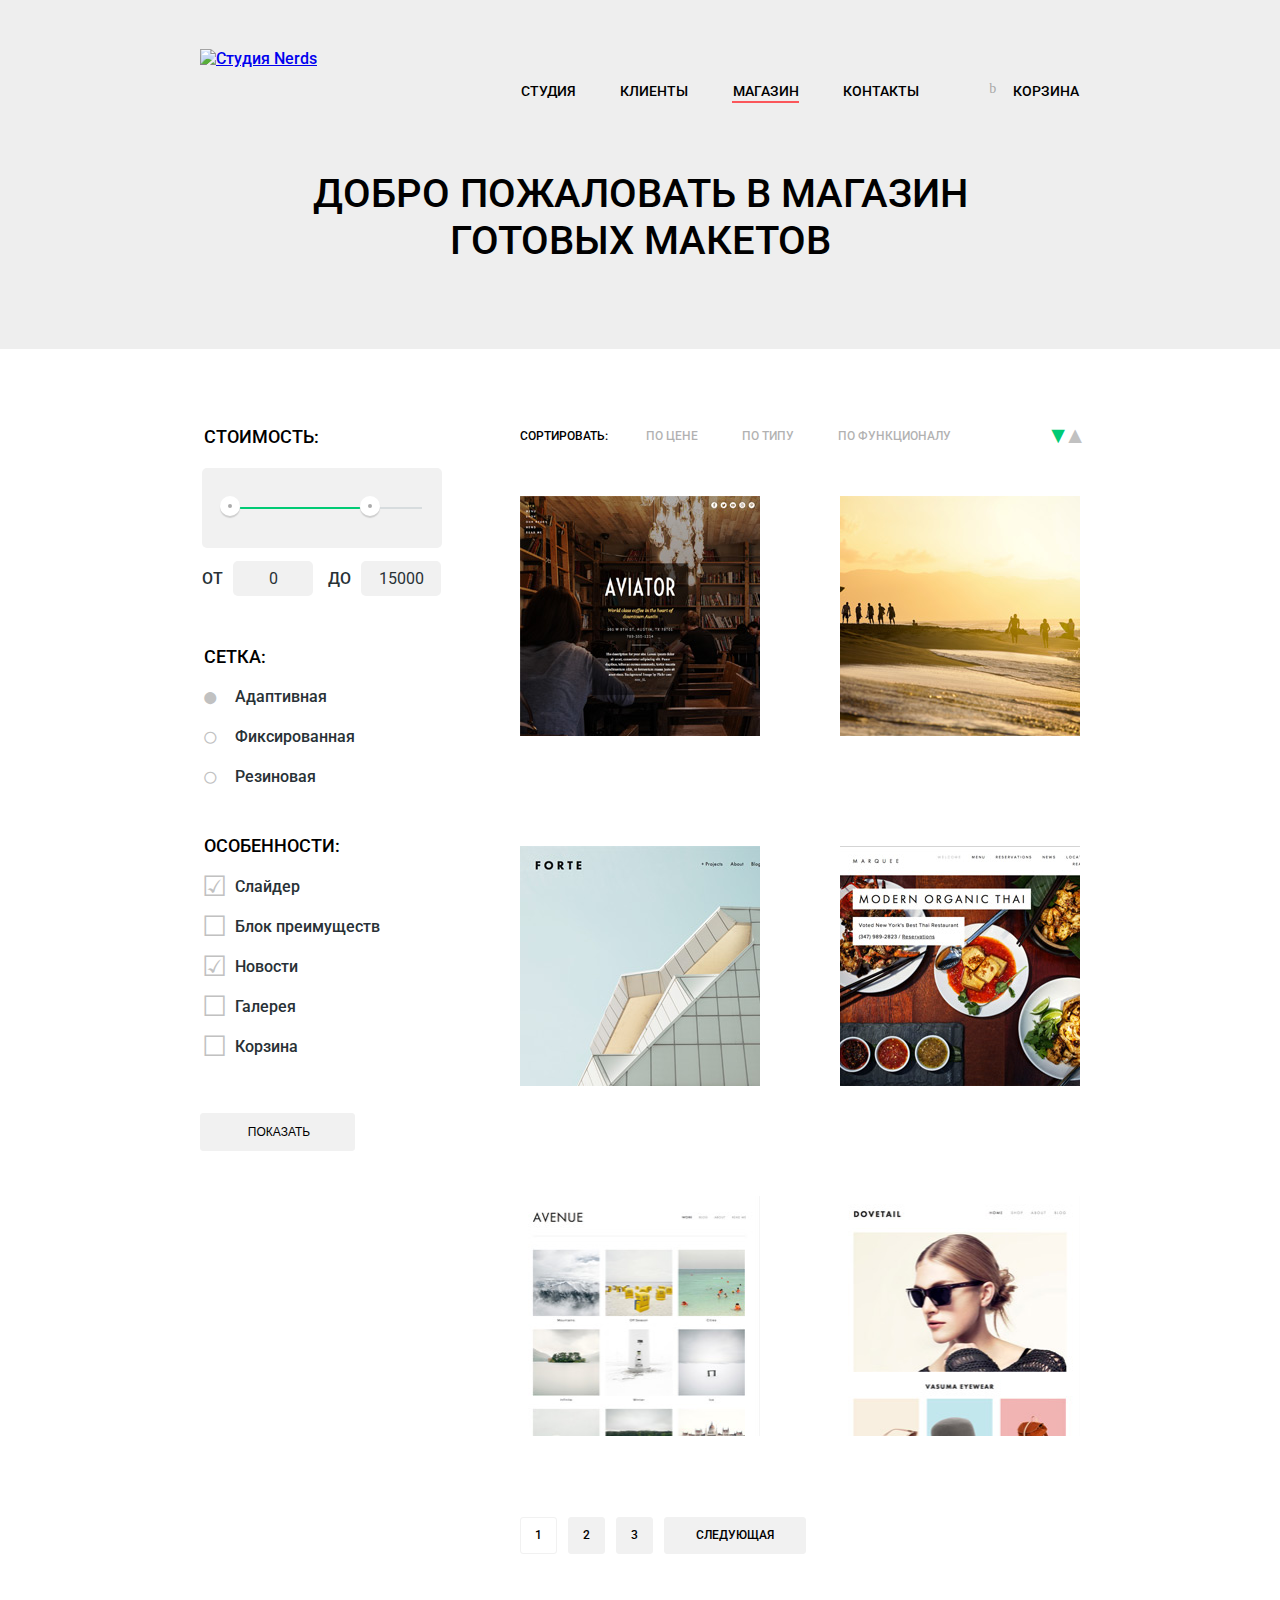
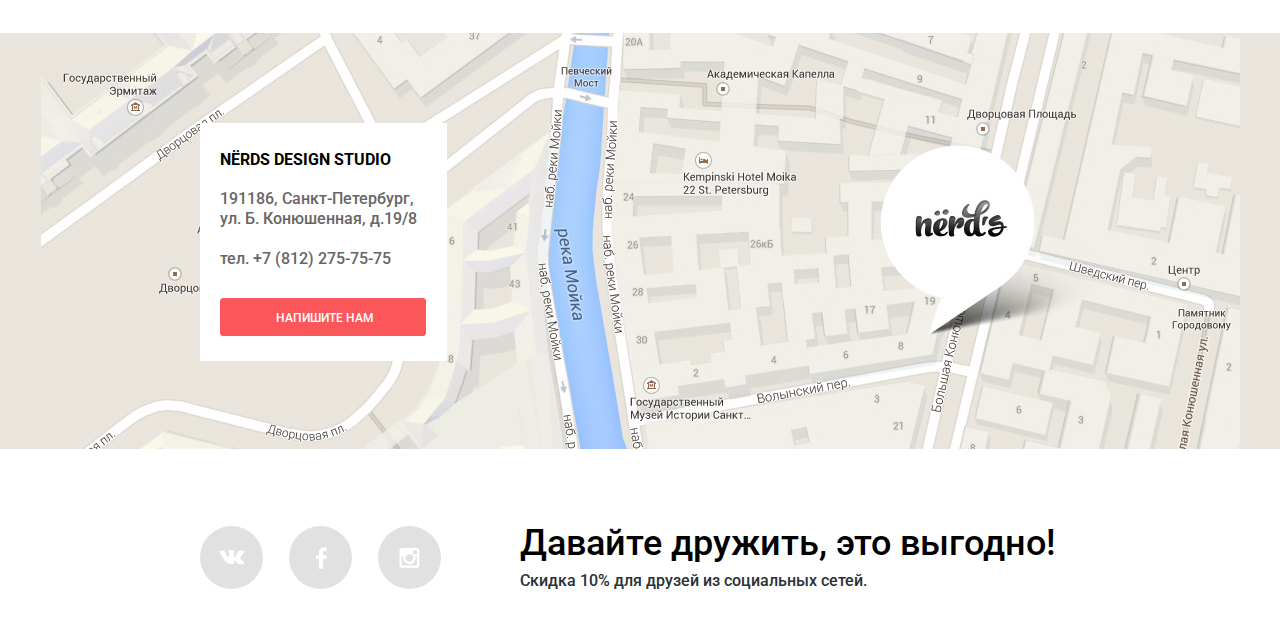
==== commit 30135936: "Декоративные элементы final version" ====
--- a/catalog.html
+++ b/catalog.html
@@ -10,7 +10,7 @@
   <body>
     <header class="main-header">
       <div class="container clearfix">
-        <div class="header-block">
+        <div class="header-block clearfix">
           <div class="main-logo">
             <a href="index.html">
               <img src="img/main-logo.png" width="139" height="56" alt="Студия Nerds">
@@ -25,7 +25,7 @@
                 <a href="#">Клиенты</a>
               </li>
               <li>
-                <a href="#">Магазин</a>
+                <a class="active-link" href="#">Магазин</a>
               </li>
               <li>
                 <a href="#">Контакты</a>
@@ -47,11 +47,23 @@
       <div class="choose container clearfix">
         <div class="menu">
           <form class="features-select" action="https://echo.htmlacademy.ru" method="post">
-            <fieldset class="features-select">
+            <fieldset class="features-select1">
               <legend>Стоимость:</legend>
-              <!-- Здесь будет контроллер -->
+              <div class="range-filter">
+                <div class="range-controls">
+                  <div class="scale">
+                    <div class="bar"></div>
+                  </div>
+                  <div class="toggle toggle-min"></div>
+                  <div class="toggle toggle-max"></div>
+                </div>
+                <div class="price-controls">
+                  <label class="min-price">ОТ<input name="min-price" type="text" value="0"></label>
+                  <label class="max-price">ДО<input name="max-price" type="text" value="15000"></label>
+                </div>
+              </div>
             </fieldset>
-            <fieldset class="features-select">
+            <fieldset class="features-select2">
               <legend>Сетка:</legend>
               <div class="features-select-item">
                 <input id="adaptive" type="radio" name="type" value="adaptive" checked>
@@ -66,7 +78,7 @@
                 <label for="rubber">Резиновая</label>
               </div>
             </fieldset>
-            <fieldset class="features-select">
+            <fieldset class="features-select3">
               <legend>Особенности:</legend>
               <div class="features-select-item">
                 <input id="slider" type="checkbox" name="features" value="slider" checked>
@@ -93,32 +105,34 @@
           </form>
         </div>
         <div class="shop clearfix">
-          <div class="sort">
+          <div class="sort clearfix">
             <div class="sort-list-1">
-              <ul class="main-navigation-list">
+              <ul class="second-navigation-list">
                 <li>
-                  <span>Сортировать:</span>
+                  <span class="span-sort">Сортировать:</span>
                 </li>
                 <li>
-                  <a href="#" class="btn">По цене</a>
+                  <a href="#" class="btn-sort">По цене</a>
                 </li>
                 <li>
-                  <a href="#" class="btn">По типу</a>
+                  <a href="#" class="btn-sort">По типу</a>
                 </li>
                 <li>
-                  <a href="#" class="btn">По функционалу</a>
+                  <a href="#" class="btn-sort">По функционалу</a>
                 </li>
               </ul>
             </div>
             <div class="sort-list-2">
-              <ul class="main-navigation-list">
+              <a href="#"><span class="icon-down-dir"></span></a>
+              <a href="#"><span class="icon-up-dir"></span></a>
+              <!-- <ul class="second-navigation-list">
                 <li>
-                  <a href="#" class="btn">1</a>
+                  <a href="#" class="btn-sort icon-down-dir"></a>
                 </li>
                 <li>
-                  <a href="#" class="btn">2</a>
+                  <a href="#" class="btn-sort icon-up-dir"></a>
                 </li>
-              </ul>
+              </ul> -->
             </div>
           </div>
           <div class="catalog clearfix">
@@ -141,10 +155,10 @@
               <img src="img/dovetail.jpg" width="240" height="240" alt="dovetail">
             </article>
             <div class="pages">
-              <a class="active" href="#">1</a>
-              <a href="#">2</a>
-              <a href="#">3</a>
-              <a href="#">Следующая</a>
+              <span class="pages-btn active">1</span>
+              <a class="pages-btn" href="#">2</a>
+              <a class="pages-btn" href="#">3</a>
+              <a class="pages-btn" href="#">Следующая</a>
             </div>
           </div>
         </div>
@@ -163,7 +177,7 @@
             <p class="map-contacts-paragraph">тел. +7 (812) 275-75-75</p>
             <a href="#" class="btn-contacts">Напишите нам</a>
           </section>
-          <img src="img/map-point.png" alt="" class="map-point">
+          <!-- <img src="img/map-point.png" alt="" class="map-point"> -->
         </div>
       </div>
       <div class="container clearfix">
--- a/css/style.css
+++ b/css/style.css
@@ -61,11 +61,13 @@
   /*font-family: "Roboto Medium";*/
 }
 
+
+
 .slider {
   position:relative;
   width:880px;
   height:310px;
-  margin-top: 16px;
+  margin-top: 33px;
 }
 .slider input[type=radio] {
   position:absolute;
@@ -115,14 +117,18 @@
   line-height:36px;
   /*font-weight:bold;*/
   color:black;
-  padding-bottom: 3px;
+  padding-bottom: 2px;
+}
+
+.slide-paragraph {
+  line-height: 22px;
 }
 
 .slide .btn {
   display:block;
   width:240px;
   padding:10px 0;
-  margin-top:32px;
+  margin-top:27px;
   font-size:12px;
   color:white;
   text-transform:uppercase;
@@ -188,7 +194,7 @@
 
 .header-block {
   padding-top: 29px;
-  padding-bottom: 40px;
+  padding-bottom: 35px;
 }
 
 .container {
@@ -206,20 +212,23 @@
   width: 139px;
   height: 56px;
   float: left;
-  margin-right: 139px;
+  margin-right: 102px;
 }
 
 .main-navigation {
+  margin-top: 17px;
   width: 500px;
   float: left;
   text-align: right;
+
 }
 
 .main-navigation-list {
-  margin: 18px 0;
+  margin: 0;
   padding: 0;
   list-style: none;
   font-size: 0;
+
 }
 
 .main-navigation-list li {
@@ -229,15 +238,18 @@
   line-height: 30px;
   font-weight: 500;
   text-transform: uppercase;
+
 }
 
 .main-navigation-list a {
   text-decoration: none;
   display: block;
   color: #000000;
-  padding: 9px;
-  margin-right: 32px;
+  padding: 10px 22px;
+  /*padding-bottom: 5px;*/
+  /*margin-right: 32px;*/
   /*background-color: red;*/
+
 }
 
 .main-navigation-list a:hover {
@@ -250,6 +262,18 @@
 }
 
 
+
+.active-link::after {
+  content: "";
+  position: relative;
+  top: -5px;
+  left: 0px;
+  display: block;
+  height: 2px;
+  width: 67px;
+  background-color: #fb565a;
+  /*border-bottom: 2px solid #fb565a;*/
+}
 
 .cart {
   width: 100px;
@@ -320,6 +344,12 @@
   margin-right: 0px;
 }
 
+.features-item img {
+  width: 240px;
+  height: 124px;
+  margin-bottom: 4px;
+}
+
 .features-name {
   font-size: 18px;
   line-height: 30px;
@@ -431,6 +461,7 @@
 .studio {
   font-size: 36px;
   line-height: 36px;
+  margin-bottom: 18px;
   /*width: 525px;*/
 
 }
@@ -441,7 +472,7 @@
   color: #283136;
   /*margin-top: -6px;*/
   /*word-spacing: 1px;*/
-  padding-bottom: 22px;
+  margin-bottom: 44px;
 }
 
 .studio-paragraph-up {
@@ -480,7 +511,7 @@
 
 .logo {
   /*background-color: red;*/
-  margin-bottom: 65px;
+  margin-bottom: 66px;
 }
 
 .portfolio {
@@ -488,24 +519,32 @@
   /*background: red;*/
   /*opacity: 0.4;*/
   /*Временно*/
-  padding-top: 42px;
+  /*padding-top: 42px;
   padding-bottom: 36px;
   padding-left: 35px;
-  padding-right: 12px;
+  padding-right: 12px;*/
   border-bottom: 2px solid #eeeeee;
   font-size: 0;
+  padding: 40px 0;
+  padding-bottom: 35px;
   margin-bottom: 86px;
+
 }
 
 .portfolio-item {
+  /*display: inline-block;*/
+  /*vertical-align: middle;*/
+  /*width: 199px;*/
+  /*height: 68px;*/
+  /*margin-right: 118px;
+  color: #231f20;
+  opacity: 0.2;*/
+  /*background-color: red;*/
   display: inline-block;
+  margin-right: 110px;
+  opacity: 0.2;
+  padding-left: 12px;
   vertical-align: middle;
-  /*width: 33.33%;*/
-  /*float: left;*/
-  margin-right: 118px;
-  color: #231f20;
-  opacity: 0.2;
-  /*background-color: red;*/
 }
 
 .portfolio-item:hover {
@@ -534,9 +573,11 @@
   /*opacity: 0.4;*/
   /*Временно*/
   padding-top: 90px;
+  background-color: #e9e5dc;
   background-image: url("../img/map.jpg");
   background-repeat: no-repeat;
-  background-size: cover;
+  background-position: center;
+  /*background-size: cover;*/
   /*width: 1199px;*/
   height: 326px;
   /*margin: 0 auto;*/
@@ -553,7 +594,7 @@
   /*float: left;*/
   background-color: #ffffff;
   padding-top: 23px;
-  padding-bottom: 20px;
+  padding-bottom: 25px;
   padding-left: 20px;
   padding-right: 25px;
   text-align: left;
@@ -574,11 +615,14 @@
   line-height: 20px;
   color: #666666;
   display: block;
+  padding-bottom: 3px;
+  margin-top: 15px;
+  margin-bottom: 17px;
 }
 
 .btn-contacts {
   display: block;
-  width: 204px;
+  width: 196px;
   height: 15px;
   color: #ffffff;
   text-decoration: none;
@@ -590,8 +634,10 @@
   border: 1px solid #fb565a;
   border-radius: 3px;
   padding-top: 10px;
-  padding-bottom: 10px;
-  margin-top: 31px;
+  padding-bottom: 11px;
+  padding-left: 6px;
+  padding-right: 2px;
+  margin-top: 26px;
 }
 
 .btn-contacts:hover {
@@ -601,7 +647,7 @@
 
 .btn-contacts:active {
   background-color: #b63538;
-  border: 1px solid #b63538;
+  /*border: 1px solid #b63538;*/
   box-shadow: inset 0 3px 0 0 #9b2d30;
 }
 
@@ -634,11 +680,12 @@
 
 .social-btn {
   display: inline-block;
-  width: 65px;
-  height: 65px;
+  width: 63px;
+  height: 63px;
   background-color: #e1e1e1;
   border-radius: 50%;
-  margin-right: 20px;
+  margin-top: 17px;
+  margin-right: 22px;
   font-size: 0;
 }
 
@@ -703,7 +750,7 @@
 
 }
 
-/*catalog.html*/
+/*=====catalog.html=====*/
 
 .catalog-header {
   /*height: 299px;*/
@@ -722,13 +769,16 @@
   /*background: red;*/
   /*min-height: 100px;*/
   /*Временно*/
+  margin-top: 17px;
+  margin-bottom: 40px;
   width: 700px;
   margin-left: auto;
   margin-right: auto;
-  padding-top: 41px;
-  padding-bottom: 90px;
+  /*padding-top: 41px;*/
+  padding-bottom: 45px;
   text-align: center;
   font-size: 40px;
+  /*line-height: 1.3;*/
   text-transform: uppercase;
 }
 
@@ -745,8 +795,134 @@
   width: 240px;
   float: left;
   margin-right: 80px;
+  margin-top: 28px;
   /*padding-top: 80px;*/
 }
+
+.features-select1 {
+  padding-left: 0;
+  border: 0;
+  margin-bottom: 34px;
+}
+
+.features-select2 {
+  border: 0;
+  padding-left: 0;
+  margin-bottom: 14px;
+}
+
+.features-select3 {
+  padding-left: 0;
+  border: 0;
+}
+
+legend {
+  font-size: 18px;
+  line-height: 30px;
+  text-transform: uppercase;
+  margin-bottom: 10px;
+}
+
+label {
+  font-size: 16px;
+  line-height: 20px;
+  color: #283136;
+  /*margin-bottom: 30px;*/
+}
+
+
+
+
+
+
+
+/*input {
+  margin-bottom: 3px;
+}*/
+
+/*input[type="checkbox"] {
+  margin-left: 150px;
+}*/
+
+/*input[type="radio"] {
+  margin-left: 15px;
+}*/
+
+input[type="radio"] {
+  display: none;
+}
+
+input[type="radio"] + label {
+  display: block;
+  margin-bottom: 20px;
+  font-size: 16px;
+  line-height: 20px;
+  padding-left: 33px;
+  position: relative;
+  cursor: pointer;
+}
+
+input[type="radio"] + label::before {
+  content: "\25cb";
+  position: absolute;
+  top: 0;
+  left: 0;
+  color: #c1c1c1;
+  font-size: 28px;
+  font-family: "symbols-nerds";
+}
+
+input[type="radio"]:checked + label::before {
+  content: "\25cf";
+}
+
+input[type="checkbox"] {
+  display: none;
+}
+
+input[type="checkbox"] + label {
+  display: block;
+  margin-bottom: 20px;
+  line-height: 20px;
+  padding-left: 33px;
+  position: relative;
+  cursor: pointer;
+}
+
+input[type="checkbox"] + label::before {
+  content: "\2610";
+  position: absolute;
+  top: 0;
+  left: 0;
+  color: #c1c1c1;
+  font-size: 28px;
+  font-family: "symbols-nerds";
+}
+
+input[type="checkbox"]:checked + label::before {
+  content: "\2611";
+}
+
+
+.form-btn {
+  /*margin-top: 60px;*/
+  background-color: #f1f1f1;
+  width: 155px;
+  height: 38px;
+  font-size: 12px;
+  line-height: 18px;
+  color: #000000;
+  text-transform: uppercase;
+  border: 1px solid #f1f1f1;
+  border-radius: 3px;
+  margin-top: 26px;
+  padding-left: 9px;
+}
+
+
+
+
+
 
 .shop {
   /*min-height: 1125px;*/
@@ -754,15 +930,69 @@
   /*Временно*/
   width: 560px;
   float: left;
+  padding-top: 15px;
   /*padding-top: 80px;*/
 
 }
 
 .sort {
   /*background: yellow;*/
-  margin-bottom: 89px;
+  margin-bottom: 35px;
   /*padding-top: 80px;*/
 }
+
+.second-navigation-list {
+  /*margin-top: 30px;*/
+
+  padding-left: 0;
+}
+
+.second-navigation-list li {
+  list-style: none;
+  display: inline-block;
+  /*margin-right: 35px;*/
+  margin: 0;
+  padding: 0;
+
+}
+
+/*.sort-list-2 .second-navigation-list li {
+  margin-right: 0px;
+}*/
+
+.second-navigation-list a {
+  /*color: #000000;*/
+  margin: 0 20px;
+}
+
+.btn-sort {
+  text-decoration: none;
+  font-size: 12px;
+  line-height: 18px;
+  color: #000000;
+  opacity: 0.3;
+  text-transform: uppercase;
+}
+
+.span-sort {
+  text-decoration: none;
+  font-size: 12px;
+  line-height: 18px;
+  text-transform: uppercase;
+  margin-right: 14px;
+}
+
+/*.icon-down-dir, .icon-up-dir  {
+  font-size: 24px;
+  /*color: #00ca74;*/
+}
+
+/*.icon-down-dir {
+
+  color: #00ca74;
+  opacity: 1;
+}*/*/
+
 
 .sort-list-1 {
   /*background: blue;*/
@@ -777,16 +1007,55 @@
   /*opacity: 0.9;*/
   /*Временно*/
   width: 80px;
-  float: right;;
+  float: right;
+  position: relative;
+}
+
+.icon-down-dir {
+  position: absolute;
+  top: -37px;
+  left: 42px;
+  font-family: "symbols-nerds";
+  font-size: 23px;
+  line-height: 20px;
+  color: #00ca74;
+}
+
+.icon-up-dir {
+  position: absolute;
+  top: -37px;
+  left: 59px;
+  font-family: "symbols-nerds";
+  font-size: 23px;
+  line-height: 20px;
+  color: #c1c1c1;
 }
 
 .catalog-item {
   width: 240px;
   float: left;
   margin-right: 80px;
-  margin-bottom: 103px;
-
-}
+  margin-bottom: 106px;
+  position: relative;
+}
+
+.catalog-item::before {
+  content: "";
+  position: absolute;
+  display: block;
+  width: 240px;
+  height: 30px;
+  /*left: -2px;*/
+  top: -30px;
+  background-image: url("../img/browser-dark.png");
+  opacity: 0.1;
+}
+
+.catalog-item:hover::before {
+  opacity: 1;
+}
+
+
 
 .catalog-item:nth-child(2n) {
   margin-right: 0px;
@@ -806,14 +1075,120 @@
   /*Временно*/
   width: 300px;
   float: left;
-  margin-top: 80px;
-
+  margin-top: 77px;
+  margin-bottom: 79px;
+}
+
+.pages-btn {
+  display: inline-block;
+  width: 35px;
+  height: 19px;
+  background-color: #f1f1f1;
+  text-decoration: none;
+  text-transform: uppercase;
+  text-align: center;
+  padding-top: 8px;
+  padding-bottom: 8px;
+  color: #000000;
+  font-size: 12px;
+  line-height: 18px;
+  border: 1px solid #f1f1f1;
+  border-radius: 3px;
+  margin-right: 7px;
+}
+
+.pages-btn:last-child {
+  width: 140px;
+}
+
+.pages .active {
+  background-color: #ffffff;
+  border: 1px solid #f1f1f1;
+  border-radius: 3px;
 }
 
 main {
   background: #ffffff;
   /*opacity: 0.5;*/
   /*Временно*/
+}
+
+.range-filter {
+  width: 240px;
+  /*margin: 50px auto; /* для демонстрации */*/
+}
+
+.range-controls {
+  position: relative;
+  height: 41px;
+  padding-top: 39px;
+  padding-right: 20px;
+  padding-left: 20px;
+  margin-bottom: 13px;
+  border-radius: 5px;
+  background: #f1f1f1;
+}
+
+.range-controls .scale {
+  height: 2px;
+  background: #d7dcde;
+}
+
+.range-controls .bar {
+  width: 70%;
+  height: 2px;
+  background: #00ca74;
+}
+
+.range-controls .toggle {
+  position: absolute;
+  top: 28px;
+  left: 0px;
+  width: 4px;
+  height: 4px;
+  cursor: pointer;
+  border: 8px solid #fff;
+  border-radius: 50%;
+  background: #ababab;
+  box-shadow: 0 2px 1px 0 #cfcfcf;
+}
+
+.range-controls .toggle-min {
+  left: 18px;
+}
+
+.range-controls .toggle-max {
+  left: 158px;
+}
+
+.price-controls {
+  font-size: 0;
+  margin-right: 1px;
+  margin-bottom: 2px;
+}
+
+.price-controls label {
+  font-size: 16px;
+  display: inline-block;
+  width: 50%;
+}
+
+.max-price {
+  text-align: right;
+}
+
+.price-controls input {
+  font-family: 'Roboto', 'Arial', sans-serif;
+  font-size: 16px;
+  width: 60px;
+  margin-left: 10px;
+  padding: 8px 10px;
+  text-align: center;
+  color: #283136;
+  border: none;
+  border-radius: 5px;
+  outline: none;
+  background: #f1f1f1;
 }
 
 
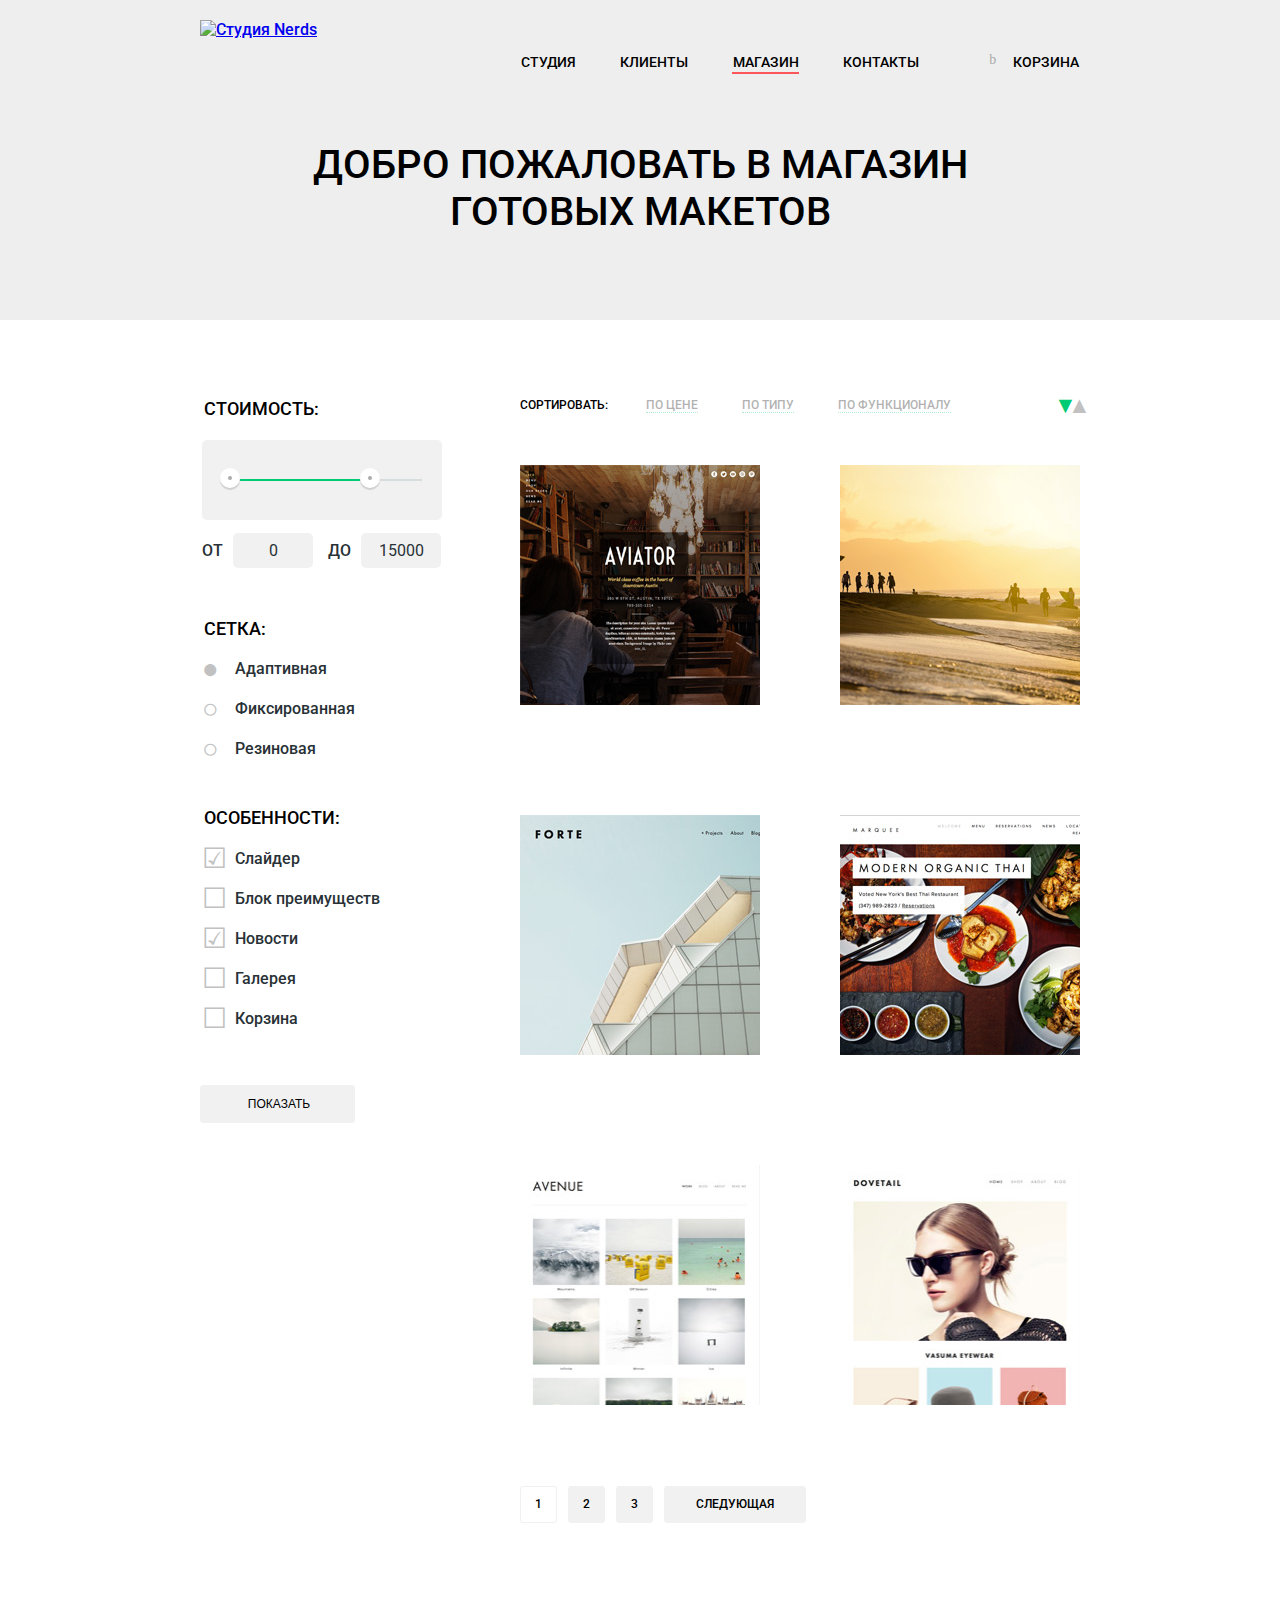
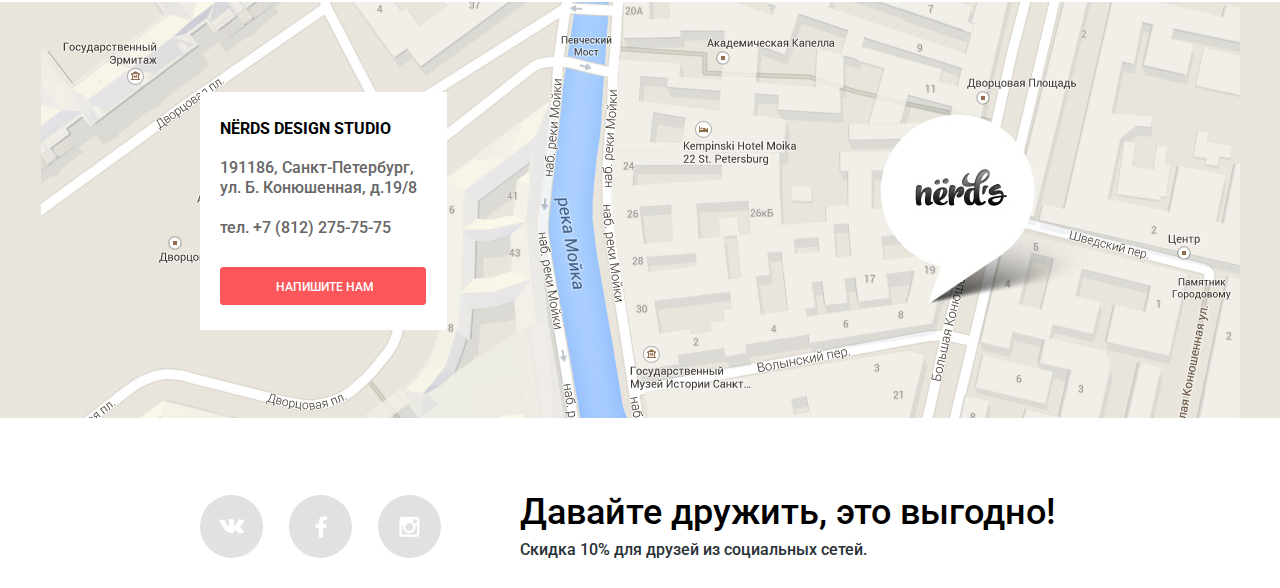
==== commit f0746808: "Release version 2.0" ====
--- a/catalog.html
+++ b/catalog.html
@@ -5,7 +5,7 @@
     <title>HTML Academy: Нёрдс</title>
     <link href='https://fonts.googleapis.com/css?family=Roboto:500,400&subset=latin,cyrillic' rel='stylesheet' type='text/css'>
     <link rel="stylesheet" href="css/normalize.css">
-    <link rel="stylesheet" href="css/style.css">
+    <link rel="stylesheet" href="css/style.min.css">
   </head>
   <body>
     <header class="main-header">
@@ -19,13 +19,13 @@
           <nav class="main-navigation">
             <ul class="main-navigation-list">
               <li>
-                <a href="#">Студия</a>
+                <a href="index.html">Студия</a>
               </li>
               <li>
                 <a href="#">Клиенты</a>
               </li>
               <li>
-                <a class="active-link" href="#">Магазин</a>
+                <a class="active-link disabled" href="#">Магазин</a>
               </li>
               <li>
                 <a href="#">Контакты</a>
@@ -123,36 +123,58 @@
               </ul>
             </div>
             <div class="sort-list-2">
-              <a href="#"><span class="icon-down-dir"></span></a>
-              <a href="#"><span class="icon-up-dir"></span></a>
-              <!-- <ul class="second-navigation-list">
-                <li>
-                  <a href="#" class="btn-sort icon-down-dir"></a>
-                </li>
-                <li>
-                  <a href="#" class="btn-sort icon-up-dir"></a>
-                </li>
-              </ul> -->
+              <a class="icon-down-dir" href="#"></a>
+              <a class="icon-up-dir" href="#"></a>
             </div>
           </div>
           <div class="catalog clearfix">
             <article class="catalog-item">
               <img src="img/aviator.jpg" width="240" height="240" alt="Aviator">
+              <div class="catalog-buy">
+                <a href="#" class="catalog-buy-header">Aviator</a>
+                <p>Одностраничный макет<br>с авторским дизайном</p>
+                <a href="#" class="btn-buy">8000 р.</a>
+              </div>
             </article>
             <article class="catalog-item">
               <img src="img/sunset.jpg" width="240" height="240" alt="Sunset">
+              <div class="catalog-buy">
+                <a href="#" class="catalog-buy-header">Sunset</a>
+                <p>Интернет-магазин<br>с личным кабинетом</p>
+                <a href="#" class="btn-buy">10000 р.</a>
+              </div>
             </article>
             <article class="catalog-item">
               <img src="img/forte.jpg" width="240" height="240" alt="Forte">
+              <div class="catalog-buy">
+                <a href="#" class="catalog-buy-header">Forte</a>
+                <p>Отличный макет<br>для личного блога</p>
+                <a href="#" class="btn-buy">5000 р.</a>
+              </div>
             </article>
             <article class="catalog-item">
               <img src="img/marquee.jpg" width="240" height="240" alt="marquee">
+              <div class="catalog-buy">
+                <a href="#" class="catalog-buy-header">Modern organic thai</a>
+                <p>Сайт для ресторана<br>быстрого питания</p>
+                <a href="#" class="btn-buy">12000 р.</a>
+              </div>
             </article>
             <article class="catalog-item">
               <img src="img/avenue.jpg" width="240" height="240" alt="Avenue">
+              <div class="catalog-buy">
+                <a href="#" class="catalog-buy-header">Avenue</a>
+                <p>Макет для блога<br>о путешествиях</p>
+                <a href="#" class="btn-buy">8000 р.</a>
+              </div>
             </article>
             <article class="catalog-item">
               <img src="img/dovetail.jpg" width="240" height="240" alt="dovetail">
+              <div class="catalog-buy">
+                <a href="#" class="catalog-buy-header">Dovetail</a>
+                <p>Интернет магазин<br>с галереей товаров</p>
+                <a href="#" class="btn-buy">14000 р.</a>
+              </div>
             </article>
             <div class="pages">
               <span class="pages-btn active">1</span>
@@ -166,8 +188,7 @@
     </main>
     <footer class="main-footer">
       <div class="map">
-        <!-- Не знаю как правильно вставить карту. Пока разметил как ссылку -->
-        <div class="container clearfix">
+        <iframe src="https://www.google.com/maps/embed?pb=!1m18!1m12!1m3!1d1998.5989424124054!2d30.320894616195037!3d59.9387968690478!2m3!1f0!2f0!3f0!3m2!1i1024!2i768!4f13.1!3m3!1m2!1s0x4696310fca5ba729%3A0xea9c53d4493c879f!2z0JHQvtC70YzRiNCw0Y8g0JrQvtC90Y7RiNC10L3QvdCw0Y8g0YPQuy4sIDE5LCDQodCw0L3QutGCLdCf0LXRgtC10YDQsdGD0YDQsywgMTkxMTg2!5e0!3m2!1sru!2sru!4v1456318989151" allowfullscreen></iframe>
           <section class="map-contacts">
             <b class="map-contacts-header">Nёrds Design Studio</b>
             <p class="map-contacts-paragraph">
@@ -175,11 +196,9 @@
               ул. Б. Конюшенная, д.19/8
             </p>
             <p class="map-contacts-paragraph">тел. +7 (812) 275-75-75</p>
-            <a href="#" class="btn-contacts">Напишите нам</a>
+            <a href="form.html" class="btn-contacts">Напишите нам</a>
           </section>
-          <!-- <img src="img/map-point.png" alt="" class="map-point"> -->
-        </div>
-      </div>
+        </div>
       <div class="container clearfix">
         <div class="footer-social">
           <a class="social-btn social-btn-vk" href="#">Вконтакте</a>
@@ -192,5 +211,24 @@
         </div>
       </div>
     </footer>
+    <div class="modal-window">
+      <button class="modal-window-close" type="button" title="Закрыть"></button>
+      <form class="modal-form" action="https://echo.htmlacademy.ru" method="post">
+        <div class="modal-text clearfix">
+          <div class="modal-text-name">
+            <label for="name">Ваше имя:</label>
+            <input type="text" name="name" id="name" placeholder="Представьтесь, пожалуйста">
+          </div>
+          <div class="modal-text-e-mail">
+            <label for="e-mail">Ваш e-mail:</label>
+            <input type="text" name="e-mail" id="e-mail" placeholder="Для отправки ответа">
+          </div>
+        </div>
+        <label for="feedback">Текст письма:</label>
+        <textarea name="feedback" id="feedback" placeholder="В свободной форме"></textarea>
+        <button class="btn-modal" type="submit">Отправить</button>
+      </form>
+    </div>
+    <script src="js/scripts.min.js"></script>
   </body>
 </html>
--- a/css/style.min.css
+++ b/css/style.min.css
@@ -0,0 +1 @@
+body,html{margin:0;padding:0}body{font-size:16px;font-family:"Roboto","Arial",sans-serif;font-weight:500;font-style:normal;color:#000;background:#fff;min-width:900px}@font-face{font-weight:400;font-style:normal;font-family:"symbols-nerds";src:url("../fonts/symbols-nerds.woff") format("woff"),url("../fonts/symbols-nerds.woff2") format("woff2")}[class*=" icon-"]::before,[class^=icon-]::before{display:inline-block;width:1em;margin-right:.2em;margin-left:.2em;font-weight:400;line-height:1em;font-family:"symbols-nerds";text-align:center;text-transform:none;text-decoration:inherit;font-style:normal;font-variant:normal;speak:none}.icon-facebook::before{content:"\66"}.icon-twitter::before{content:"\74"}.icon-vk::before{content:"\76"}.icon-up-dir::before{content:"\25b2"}.icon-down-dir::before{content:"\25bc"}.icon-circle::before{content:"\25cb"}.icon-circle-dot::before{content:"\25cf"}.icon-check-off::before{content:"\2610"}.icon-check-on::before{content:"\2611"}.icon-instagramm::before{content:"📷"}h2{font-size:18px;line-height:30px;color:#000}.slider{position:relative;width:880px;min-height:310px;margin-top:33px}.slider input[type=radio]{position:absolute;opacity:0}.slider-controls{position:absolute;bottom:95px;left:49%;width:200px;height:10px;margin-left:-102px;text-align:center;z-index:1000}.slider-controls label{display:inline-block;width:4px;height:4px;margin:0 3px;background:#fff;border:3px solid #fff;vertical-align:top;border-radius:50%;cursor:pointer}#btn-1:checked~.slider-controls label[for=btn-1],#btn-2:checked~.slider-controls label[for=btn-2],#btn-3:checked~.slider-controls label[for=btn-3]{background:#c1c1c1}.slide{top:0;left:0;width:100%;height:100%;overflow:hidden}.slide-text{width:465px;padding:30px 0;color:#283136}.slide-title{font-size:36px;line-height:36px;color:#000;padding-bottom:2px}.slide-paragraph{line-height:22px}.slide .btn{display:block;width:240px;padding:10px 0;margin-top:27px;font-size:12px;color:#fff;text-transform:uppercase;text-align:center;text-decoration:none;background:#fb565a;border-radius:3px}.slide .btn:hover{background-color:#d6494d}.slide .btn:active{background-color:#b63538;box-shadow:inset 0 3px 0 0 #9b2d30}.slide:nth-child(1),.slide:nth-child(2){background-repeat:no-repeat;background-position:100% 10px}.slide:nth-child(1){background-image:url("../img/slider-1.png")}.slide:nth-child(2){background-image:url("../img/slider-2.png")}.slide:nth-child(3){background-image:url("../img/slider-3.png");background-repeat:no-repeat;background-position:100% 0}.slide{display:none}#btn-1:checked~.slides .slide:nth-child(1),#btn-2:checked~.slides .slide:nth-child(2),#btn-3:checked~.slides .slide:nth-child(3){display:block}.clearfix::after{content:"";display:table;clear:both}.main-header{background:#eee;padding-top:20px}.header-block{padding-bottom:35px}.container{width:880px;padding-left:10px;padding-right:10px;margin-left:auto;margin-right:auto}.main-logo{float:left;margin-right:102px}.main-logo,.main-logo img{width:139px;height:56px}.main-navigation{margin-top:17px;width:500px;float:left;text-align:right}.main-navigation-list{margin:0;padding:0;list-style:none;font-size:0}.main-navigation-list li{display:inline-block;vertical-align:top;font-size:14px;line-height:30px;font-weight:500;text-transform:uppercase}.main-navigation-list a{text-decoration:none;display:block;color:#000;padding:10px 22px}.main-navigation-list a:hover{color:#fb565a}.main-navigation-list a:active{color:#000;opacity:.4}.active-link::after{content:"";position:relative;top:-5px;left:0;display:block;height:2px;width:67px;background-color:#fb565a}a.disabled{pointer-events:none;cursor:default}.cart{width:100px;float:right;position:relative}.cart a{text-decoration:none;display:inline-block;vertical-align:top;font-size:14px;line-height:30px;font-weight:500;color:#000;text-transform:uppercase;padding:9px 9px 9px 33px;margin-top:18px}.icon-basket::before{content:"\62";position:absolute;top:33px;left:0;width:20px;height:20px;opacity:.3}.cart a:hover{color:#fb565a}.cart a:active{color:#000;opacity:.4}.features{padding-top:79px;padding-bottom:81px;border-bottom:2px solid #eee}.features-item{width:240px;float:left;margin-right:79px;margin-bottom:0}.features-item:last-child{margin-right:0}.features-item img{width:240px;height:124px;margin-bottom:4px}.features-name{font-size:18px;line-height:30px;font-weight:500;text-transform:uppercase;color:#000}.features-paragraph{font-size:15px;line-height:22px;font-weight:500;color:#283136}.btn{display:block;width:137px;height:20px;color:#fff;text-decoration:none;font-size:12px;line-height:18px;text-transform:uppercase;text-align:center;padding-top:8px;padding-bottom:6px;margin-top:26px}.btn-red{background-color:#fb565a;border:1px solid #fb565a;border-radius:3px}.btn-red:hover{background-color:#d6494d;border:1px solid #d6494d}.btn-red:active{background-color:#b63538;border:1px solid #b63538;box-shadow:inset 0 3px 0 0 #9b2d30}.btn-green{background-color:#00ca74;border:1px solid #00ca74;border-radius:3px}.btn-green:hover{background-color:#01a25e;border:1px solid #01a25e}.btn-green:active{background-color:#009053;border:1px solid #009053;box-shadow:inset 0 3px 0 0 #007b47}.btn-yellow{background-color:#efc84a;border:1px solid #efc84a;border-radius:3px}.btn-yellow:hover{background-color:#d6ae2c;border:1px solid #d6ae2c}.btn-yellow:active{background-color:#c09b24;border:1px solid #c09b24;box-shadow:inset 0 3px 0 0 #a3841f}.about{padding-top:46px;padding-bottom:55px;border-bottom:2px solid #eee}.about-left{width:620px;float:left;margin-right:20px}.about-right{width:240px;float:left;margin-top:13px}.studio{font-size:36px;line-height:36px;margin-bottom:18px}.studio-paragraph,.studio-paragraph-up{font-size:16px;line-height:22px;color:#283136}.studio-paragraph{margin-bottom:44px}.studio-paragraph-up{text-transform:uppercase}.studio-list{padding:0;margin:0;list-style:none}.studio-list-item{font-size:16px;line-height:22px;padding-top:5px;padding-left:34px;margin-bottom:17px;position:relative}.studio-list-item::before{content:"";position:absolute;display:block;width:25px;height:2px;left:-2px;top:16px;background-color:#fb565a}.logo{margin-bottom:66px}.portfolio{border-bottom:2px solid #eee;font-size:0;padding:40px 0 35px;margin-bottom:86px}.portfolio-item{display:inline-block;margin-right:110px;opacity:.2;padding-left:12px;vertical-align:middle}.portfolio-item:active,.portfolio-item:hover{color:#231f20;opacity:1}.portfolio-item:last-child{margin-right:0}.map{background-color:#e9e5dc;background-image:url("../img/map.jpg");background-repeat:no-repeat;background-position:center;position:relative;font-size:0}.map iframe{width:100%;height:416px;border:0}.map-contacts{width:202px;background-color:#fff;padding:23px 25px 25px 20px;text-align:left;position:absolute;top:90px;left:50%;-webkit-transform:translateX(-440px);transform:translateX(-440px)}.map-contacts-header{font-size:16px;line-height:28px;text-transform:uppercase;color:#000}.map-contacts-paragraph{font-size:16px;line-height:20px;color:#666;display:block;padding-bottom:3px;margin-top:15px;margin-bottom:17px}.btn-contacts{display:block;width:196px;height:15px;color:#fff;text-decoration:none;font-size:12px;line-height:18px;text-transform:uppercase;text-align:center;background-color:#fb565a;border:1px solid #fb565a;border-radius:3px;padding:10px 2px 11px 6px;margin-top:26px}.btn-contacts:hover{background-color:#d6494d;border:1px solid #d6494d}.btn-contacts:active{background-color:#b63538;box-shadow:inset 0 3px 0 0 #9b2d30}.map-point{float:right;width:230px;margin-top:22px;margin-left:200px}.footer-social{width:300px;float:left;padding-top:30px;padding-bottom:30px;margin-top:30px;position:relative}.social-btn{display:inline-block;width:63px;height:63px;background-color:#e1e1e1;border-radius:50%;margin-top:17px;margin-right:22px;font-size:0}.social-btn:hover{background-color:#fb565a}.social-btn:last-child{margin-right:0}.social-btn:active{background-color:#d6494d;box-shadow:inset 0 3px 0 0 #b63e42}.social-btn-vk{background-image:url("../img/icon-vk.png")}.social-btn-fb,.social-btn-inst,.social-btn-vk{background-repeat:no-repeat;background-position:center}.social-btn-fb{background-image:url("../img/icon-facebook.png")}.social-btn-inst{background-image:url("../img/icon-instagramm.png")}.discont{width:560px;float:right;margin-top:39px}.discont-paragraph1{margin:0;font-size:36px;line-height:36px;padding:37px 0 9px;color:#000}.discont-paragraph2{padding:0;margin:0;font-size:16px;line-height:22px;color:#283136}.catalog-header{padding-top:30px}.description-header{width:700px;margin:17px auto 40px;padding-bottom:45px;text-align:center;font-size:40px;text-transform:uppercase}.choose{padding-top:74px}.menu{width:240px;float:left;margin-right:80px}.features-select1{padding-left:0;border:0;margin-bottom:34px}.features-select2{margin-bottom:14px}.features-select2,.features-select3{padding-left:0;border:0}legend{font-size:18px;line-height:30px;text-transform:uppercase;margin-bottom:10px}input[type=radio]+label,label{font-size:16px;line-height:20px;color:#283136}input[type=radio]{display:none}input[type=radio]+label{display:block;margin-bottom:20px;padding-left:33px;position:relative;cursor:pointer}input[type=radio]+label:hover{color:#000}input[type=radio]+label::before{content:"\25cb";position:absolute;top:0;left:0;color:#c1c1c1;font-size:28px;font-family:"symbols-nerds"}input[type=radio]+label:hover::before{color:#b5b5b5}input[type=radio]:checked+label::before{content:"\25cf"}input[type=radio]:disabled+label{opacity:.4}input[type=checkbox]{display:none}input[type=checkbox]+label{display:block;margin-bottom:20px;line-height:20px;padding-left:33px;position:relative;cursor:pointer}input[type=checkbox]+label:hover{color:#000}input[type=checkbox]+label::before{content:"\2610";position:absolute;top:0;left:0;color:#c1c1c1;font-size:28px;font-family:"symbols-nerds"}input[type=checkbox]+label:hover::before{color:#b5b5b5}input[type=checkbox]:checked+label::before{content:"\2611"}input[type=checkbox]:disabled+label{opacity:.4}.form-btn{background-color:#f1f1f1;width:155px;height:38px;font-size:12px;line-height:18px;color:#000;text-transform:uppercase;border:1px solid #f1f1f1;border-radius:3px;margin-top:26px;padding-left:9px;outline:none}.form-btn:hover{background-color:#e5e5e5;border:1px solid #e5e5e5}.form-btn:active{background-color:#d5d5d5;border:1px solid #d5d5d5;box-shadow:inset 0 3px 0 0 #b5b5b5}.shop{width:560px;float:left}.sort{margin-bottom:35px}.second-navigation-list{padding-left:0;margin-top:0}.second-navigation-list li{list-style:none;display:inline-block;margin:0;padding:0}.second-navigation-list a{margin:0 20px}.btn-sort{text-decoration:none;font-size:12px;line-height:18px;color:#000;opacity:.3;text-transform:uppercase;border-bottom:1px dotted #00ca74}.btn-sort:hover{opacity:1;border-bottom:1px solid #00ca74}.btn-sort:active{opacity:1;border-bottom:0}.span-sort{text-decoration:none;font-size:12px;line-height:18px;text-transform:uppercase;margin-right:14px}.sort-list-1{width:460px;float:left}.sort-list-2{width:80px;float:right;position:relative}.icon-down-dir{color:#00ca74}.icon-down-dir,.icon-up-dir{width:10px;display:inline-block;text-decoration:none;font-family:"symbols-nerds";font-size:23px;line-height:20px}.icon-down-dir::before,.icon-up-dir::before{width:0;margin-left:0}.icon-down-dir{margin-left:54px}.icon-down-dir:hover{color:#c1c1c1}.icon-down-dir:active{color:#000}.icon-up-dir,.icon-up-dir:hover{color:#c1c1c1}.icon-up-dir:active{color:#000}.catalog-item{width:240px;float:left;margin-right:80px;margin-bottom:106px;position:relative}.catalog-item::before{content:"";position:absolute;display:block;width:240px;height:30px;top:-30px;background-image:url("../img/browser-dark.png");opacity:.1}.catalog-item:hover::before{opacity:1}.catalog-item:nth-child(2n){margin-right:0}.catalog-item:nth-child(5),.catalog-item:nth-child(6){margin-bottom:0}.catalog-buy{background-color:#fff;height:140px;left:20px;padding:33px 20px 28px;position:absolute;text-align:center;top:20px;width:160px}.btn-buy,.catalog-buy .catalog-buy-header{display:block;text-decoration:none;font-size:18px;text-transform:uppercase}.catalog-buy .catalog-buy-header{min-height:35px;color:#000;line-height:24px}.catalog-buy p{font-size:14px;line-height:18px;margin:0;padding:0}.btn-buy{width:137px;height:20px;color:#fff;line-height:18px;text-align:center;padding-top:8px;padding-bottom:6px;margin-top:29px;margin-left:11px;background-color:#fb565a;border:1px solid #fb565a;border-radius:3px}.btn-buy:hover{background-color:#d6494d;border:1px solid #d6494d}.btn-buy:active{background-color:#b63538;border:1px solid #b63538;box-shadow:inset 0 3px 0 0 #9b2d30}.catalog-buy{display:none}.catalog-item:hover .catalog-buy{display:block}.pages{width:300px;float:left;margin-top:77px;margin-bottom:79px}.pages-btn{display:inline-block;width:35px;height:19px;background-color:#f1f1f1;text-decoration:none;text-transform:uppercase;text-align:center;padding-top:8px;padding-bottom:8px;color:#000;font-size:12px;line-height:18px;border:1px solid #f1f1f1;border-radius:3px;margin-right:7px}.pages-btn:last-child{width:140px}.pages .active{background-color:#fff;border:1px solid #f1f1f1;border-radius:3px}.pages-btn:hover:nth-child(n+2){background-color:#e5e5e5;border:1px solid #e5e5e5}.pages-btn:active:nth-child(n+2){background-color:#d5d5d5;border:1px solid #d5d5d5;box-shadow:inset 0 3px 0 0 #b5b5b5}main{background:#fff}.range-filter{width:240px}.range-controls{position:relative;height:41px;padding-top:39px;padding-right:20px;padding-left:20px;margin-bottom:13px;border-radius:5px;background:#f1f1f1}.range-controls .scale{height:2px;background:#d7dcde}.range-controls .bar{width:70%;height:2px;background:#00ca74}.range-controls .toggle{position:absolute;top:28px;left:0;width:4px;height:4px;cursor:pointer;border:8px solid #fff;border-radius:50%;background:#ababab;box-shadow:0 2px 1px 0 #cfcfcf}.range-controls .toggle-min{left:18px}.range-controls .toggle-max{left:158px}.price-controls{font-size:0;margin-right:1px;margin-bottom:2px}.price-controls label{font-size:16px;display:inline-block;width:50%}.max-price{text-align:right}.price-controls input{font-family:'Roboto','Arial',sans-serif;font-size:16px;width:60px;margin-left:10px;padding:8px 10px;text-align:center;color:#283136;border:none;border-radius:5px;outline:none;background:#f1f1f1}@-webkit-keyframes bounce{0%{-webkit-transform:translateX(-2000px);transform:translateX(-2000px)}70%{-webkit-transform:translateX(30px);transform:translateX(30px)}90%{-webkit-transform:translateX(-10px);transform:translateX(-10px)}to{-webkit-transform:translateX(0);transform:translateX(0)}}@keyframes bounce{0%{-webkit-transform:translateX(-2000px);transform:translateX(-2000px)}70%{-webkit-transform:translateX(30px);transform:translateX(30px)}90%{-webkit-transform:translateX(-10px);transform:translateX(-10px)}to{-webkit-transform:translateX(0);transform:translateX(0)}}.modal-window{background-color:#fff;top:1583px;box-shadow:0 20px 40px 0 rgba(0,0,0,.75);height:311px;left:50%;margin-left:-325px;padding:55px 90px 50px 80px;position:absolute;width:460px;display:none}.modal-window-show{display:block;-webkit-animation:bounce .6s;animation:bounce .6s}.modal-window-close{background-color:#fb565a;border:0;border-radius:50%;cursor:pointer;font-size:0;height:41px;outline:0;position:absolute;right:6px;top:6px;width:41px}.modal-window-close:hover{background-color:#d6494d}.modal-window-close:active{background-color:#b63538}.modal-window-close::after,.modal-window-close::before{background-color:#fff;content:"";height:5px;position:absolute;right:7px;top:18px;width:26px}.modal-window-close::before{-webkit-transform:rotate(45deg);transform:rotate(45deg)}.modal-window-close::after{-webkit-transform:rotate(-45deg);transform:rotate(-45deg)}.modal-text{margin-bottom:20px;width:460px}.modal-text-name{float:left;width:220px}.modal-text-e-mail{float:right;width:220px}.modal-form textarea{height:100px;margin-bottom:41px;padding-top:9px;width:440px;resize:none}.modal-form label{display:block;font-size:16px;line-height:18px;margin-bottom:9px}.btn-modal{display:block;width:100%;padding:10px 0;font-size:12px;color:#fff;text-transform:uppercase;text-align:center;text-decoration:none;background:#fb565a;border:1px solid #fb565a;border-radius:3px;outline:none}.btn-modal:hover{background-color:#d6494d}.btn-modal:active{background-color:#b63538;box-shadow:inset 0 3px 0 0 #9b2d30}.modal-form input[type=text],.modal-form textarea{border:2px solid #d7dcde;border-radius:2px;font-size:12px;line-height:18px;padding-left:7px;padding-right:7px;text-transform:uppercase}.modal-form input[type=text]:hover,.modal-form textarea:hover{border-color:#a2a9ac}.modal-form input[type=text]:focus,.modal-form textarea:focus{border-color:#56bffb}.modal-form input[type=text]{height:32px;width:201px}
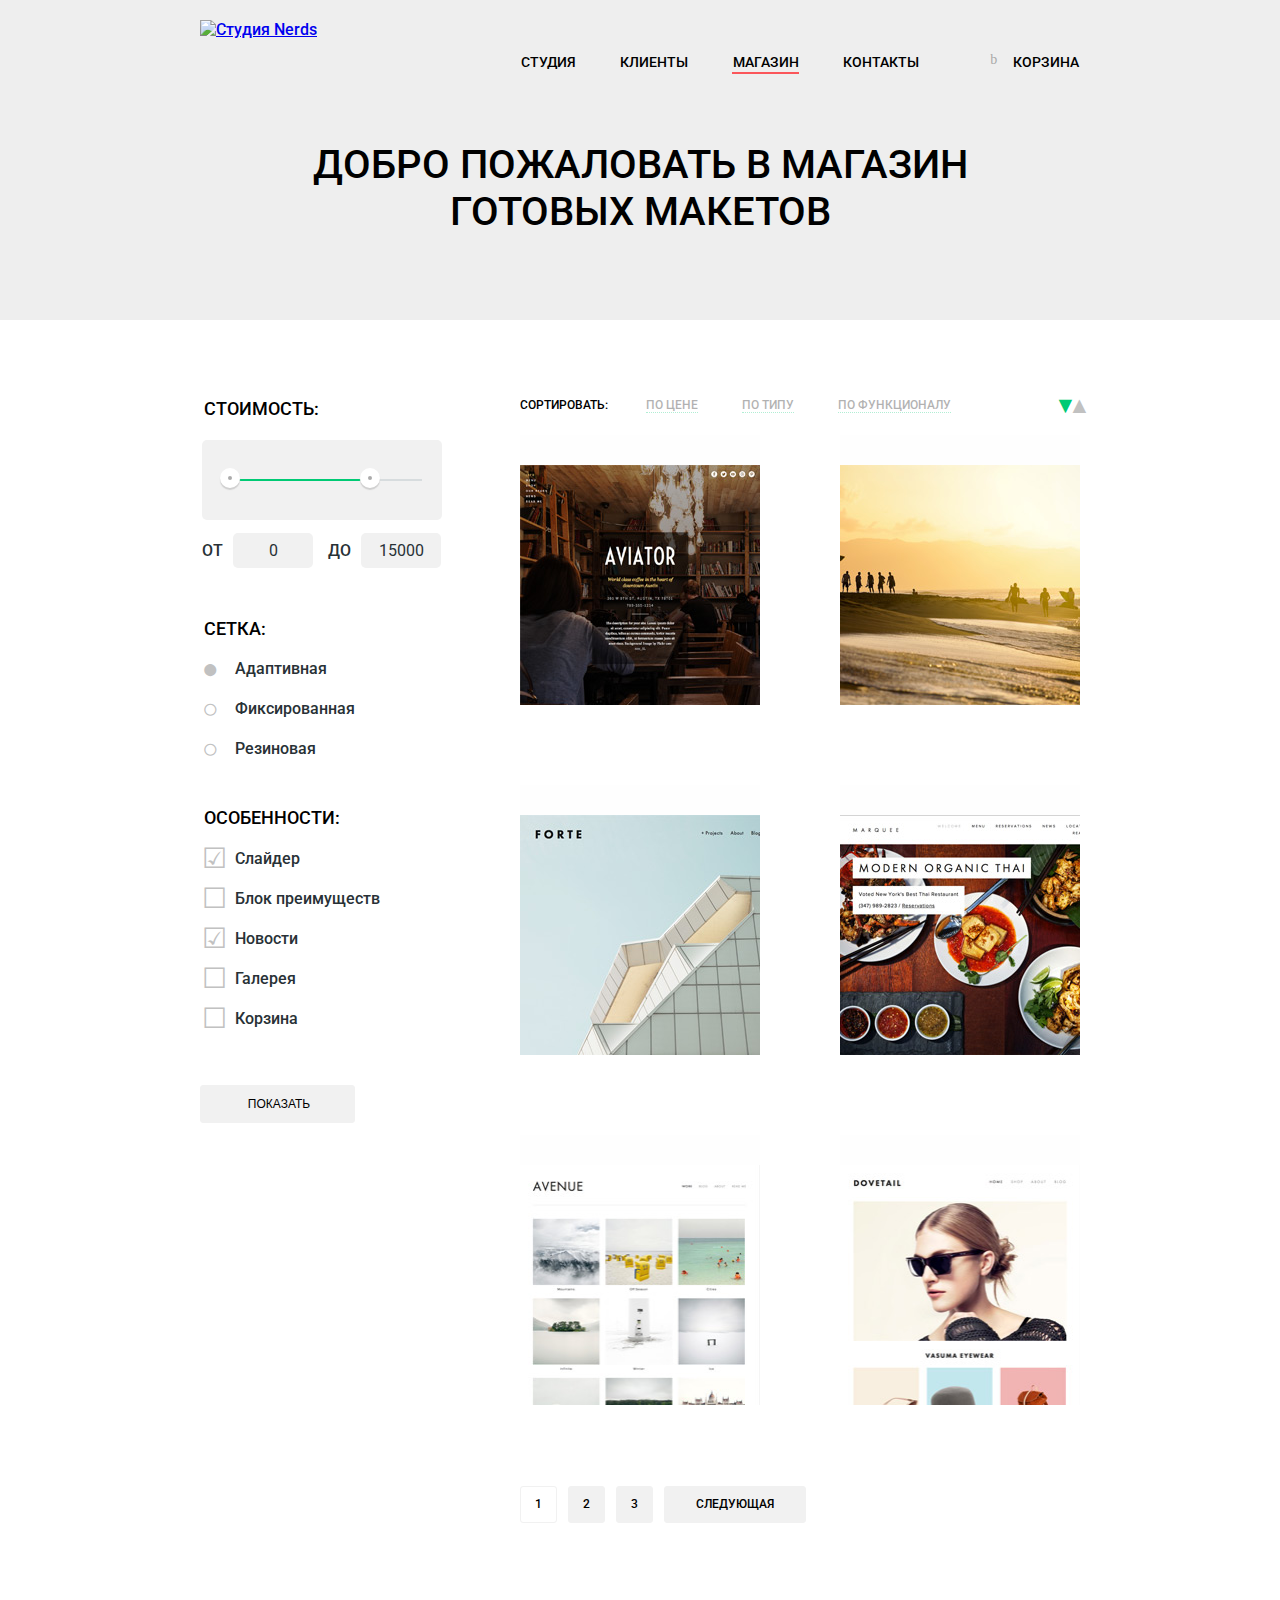
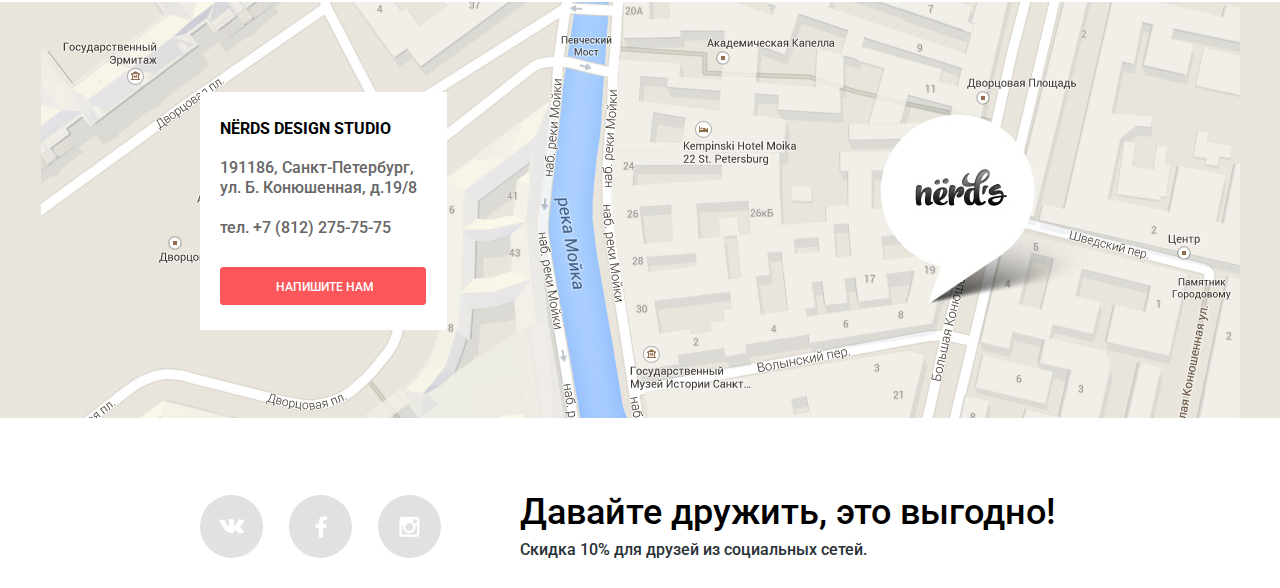
==== commit 43ccc7ad: "Final version" ====
--- a/catalog.html
+++ b/catalog.html
@@ -33,8 +33,7 @@
             </ul>
           </nav>
           <div class="cart">
-            <a href="#">Корзина
-              <span class="icon-basket"></span>
+            <a class="icon-basket" href="#">Корзина
             </a>
           </div>
         </div>
--- a/css/style.min.css
+++ b/css/style.min.css
@@ -1 +1 @@
-body,html{margin:0;padding:0}body{font-size:16px;font-family:"Roboto","Arial",sans-serif;font-weight:500;font-style:normal;color:#000;background:#fff;min-width:900px}@font-face{font-weight:400;font-style:normal;font-family:"symbols-nerds";src:url("../fonts/symbols-nerds.woff") format("woff"),url("../fonts/symbols-nerds.woff2") format("woff2")}[class*=" icon-"]::before,[class^=icon-]::before{display:inline-block;width:1em;margin-right:.2em;margin-left:.2em;font-weight:400;line-height:1em;font-family:"symbols-nerds";text-align:center;text-transform:none;text-decoration:inherit;font-style:normal;font-variant:normal;speak:none}.icon-facebook::before{content:"\66"}.icon-twitter::before{content:"\74"}.icon-vk::before{content:"\76"}.icon-up-dir::before{content:"\25b2"}.icon-down-dir::before{content:"\25bc"}.icon-circle::before{content:"\25cb"}.icon-circle-dot::before{content:"\25cf"}.icon-check-off::before{content:"\2610"}.icon-check-on::before{content:"\2611"}.icon-instagramm::before{content:"📷"}h2{font-size:18px;line-height:30px;color:#000}.slider{position:relative;width:880px;min-height:310px;margin-top:33px}.slider input[type=radio]{position:absolute;opacity:0}.slider-controls{position:absolute;bottom:95px;left:49%;width:200px;height:10px;margin-left:-102px;text-align:center;z-index:1000}.slider-controls label{display:inline-block;width:4px;height:4px;margin:0 3px;background:#fff;border:3px solid #fff;vertical-align:top;border-radius:50%;cursor:pointer}#btn-1:checked~.slider-controls label[for=btn-1],#btn-2:checked~.slider-controls label[for=btn-2],#btn-3:checked~.slider-controls label[for=btn-3]{background:#c1c1c1}.slide{top:0;left:0;width:100%;height:100%;overflow:hidden}.slide-text{width:465px;padding:30px 0;color:#283136}.slide-title{font-size:36px;line-height:36px;color:#000;padding-bottom:2px}.slide-paragraph{line-height:22px}.slide .btn{display:block;width:240px;padding:10px 0;margin-top:27px;font-size:12px;color:#fff;text-transform:uppercase;text-align:center;text-decoration:none;background:#fb565a;border-radius:3px}.slide .btn:hover{background-color:#d6494d}.slide .btn:active{background-color:#b63538;box-shadow:inset 0 3px 0 0 #9b2d30}.slide:nth-child(1),.slide:nth-child(2){background-repeat:no-repeat;background-position:100% 10px}.slide:nth-child(1){background-image:url("../img/slider-1.png")}.slide:nth-child(2){background-image:url("../img/slider-2.png")}.slide:nth-child(3){background-image:url("../img/slider-3.png");background-repeat:no-repeat;background-position:100% 0}.slide{display:none}#btn-1:checked~.slides .slide:nth-child(1),#btn-2:checked~.slides .slide:nth-child(2),#btn-3:checked~.slides .slide:nth-child(3){display:block}.clearfix::after{content:"";display:table;clear:both}.main-header{background:#eee;padding-top:20px}.header-block{padding-bottom:35px}.container{width:880px;padding-left:10px;padding-right:10px;margin-left:auto;margin-right:auto}.main-logo{float:left;margin-right:102px}.main-logo,.main-logo img{width:139px;height:56px}.main-navigation{margin-top:17px;width:500px;float:left;text-align:right}.main-navigation-list{margin:0;padding:0;list-style:none;font-size:0}.main-navigation-list li{display:inline-block;vertical-align:top;font-size:14px;line-height:30px;font-weight:500;text-transform:uppercase}.main-navigation-list a{text-decoration:none;display:block;color:#000;padding:10px 22px}.main-navigation-list a:hover{color:#fb565a}.main-navigation-list a:active{color:#000;opacity:.4}.active-link::after{content:"";position:relative;top:-5px;left:0;display:block;height:2px;width:67px;background-color:#fb565a}a.disabled{pointer-events:none;cursor:default}.cart{width:100px;float:right;position:relative}.cart a{text-decoration:none;display:inline-block;vertical-align:top;font-size:14px;line-height:30px;font-weight:500;color:#000;text-transform:uppercase;padding:9px 9px 9px 33px;margin-top:18px}.icon-basket::before{content:"\62";position:absolute;top:33px;left:0;width:20px;height:20px;opacity:.3}.cart a:hover{color:#fb565a}.cart a:active{color:#000;opacity:.4}.features{padding-top:79px;padding-bottom:81px;border-bottom:2px solid #eee}.features-item{width:240px;float:left;margin-right:79px;margin-bottom:0}.features-item:last-child{margin-right:0}.features-item img{width:240px;height:124px;margin-bottom:4px}.features-name{font-size:18px;line-height:30px;font-weight:500;text-transform:uppercase;color:#000}.features-paragraph{font-size:15px;line-height:22px;font-weight:500;color:#283136}.btn{display:block;width:137px;height:20px;color:#fff;text-decoration:none;font-size:12px;line-height:18px;text-transform:uppercase;text-align:center;padding-top:8px;padding-bottom:6px;margin-top:26px}.btn-red{background-color:#fb565a;border:1px solid #fb565a;border-radius:3px}.btn-red:hover{background-color:#d6494d;border:1px solid #d6494d}.btn-red:active{background-color:#b63538;border:1px solid #b63538;box-shadow:inset 0 3px 0 0 #9b2d30}.btn-green{background-color:#00ca74;border:1px solid #00ca74;border-radius:3px}.btn-green:hover{background-color:#01a25e;border:1px solid #01a25e}.btn-green:active{background-color:#009053;border:1px solid #009053;box-shadow:inset 0 3px 0 0 #007b47}.btn-yellow{background-color:#efc84a;border:1px solid #efc84a;border-radius:3px}.btn-yellow:hover{background-color:#d6ae2c;border:1px solid #d6ae2c}.btn-yellow:active{background-color:#c09b24;border:1px solid #c09b24;box-shadow:inset 0 3px 0 0 #a3841f}.about{padding-top:46px;padding-bottom:55px;border-bottom:2px solid #eee}.about-left{width:620px;float:left;margin-right:20px}.about-right{width:240px;float:left;margin-top:13px}.studio{font-size:36px;line-height:36px;margin-bottom:18px}.studio-paragraph,.studio-paragraph-up{font-size:16px;line-height:22px;color:#283136}.studio-paragraph{margin-bottom:44px}.studio-paragraph-up{text-transform:uppercase}.studio-list{padding:0;margin:0;list-style:none}.studio-list-item{font-size:16px;line-height:22px;padding-top:5px;padding-left:34px;margin-bottom:17px;position:relative}.studio-list-item::before{content:"";position:absolute;display:block;width:25px;height:2px;left:-2px;top:16px;background-color:#fb565a}.logo{margin-bottom:66px}.portfolio{border-bottom:2px solid #eee;font-size:0;padding:40px 0 35px;margin-bottom:86px}.portfolio-item{display:inline-block;margin-right:110px;opacity:.2;padding-left:12px;vertical-align:middle}.portfolio-item:active,.portfolio-item:hover{color:#231f20;opacity:1}.portfolio-item:last-child{margin-right:0}.map{background-color:#e9e5dc;background-image:url("../img/map.jpg");background-repeat:no-repeat;background-position:center;position:relative;font-size:0}.map iframe{width:100%;height:416px;border:0}.map-contacts{width:202px;background-color:#fff;padding:23px 25px 25px 20px;text-align:left;position:absolute;top:90px;left:50%;-webkit-transform:translateX(-440px);transform:translateX(-440px)}.map-contacts-header{font-size:16px;line-height:28px;text-transform:uppercase;color:#000}.map-contacts-paragraph{font-size:16px;line-height:20px;color:#666;display:block;padding-bottom:3px;margin-top:15px;margin-bottom:17px}.btn-contacts{display:block;width:196px;height:15px;color:#fff;text-decoration:none;font-size:12px;line-height:18px;text-transform:uppercase;text-align:center;background-color:#fb565a;border:1px solid #fb565a;border-radius:3px;padding:10px 2px 11px 6px;margin-top:26px}.btn-contacts:hover{background-color:#d6494d;border:1px solid #d6494d}.btn-contacts:active{background-color:#b63538;box-shadow:inset 0 3px 0 0 #9b2d30}.map-point{float:right;width:230px;margin-top:22px;margin-left:200px}.footer-social{width:300px;float:left;padding-top:30px;padding-bottom:30px;margin-top:30px;position:relative}.social-btn{display:inline-block;width:63px;height:63px;background-color:#e1e1e1;border-radius:50%;margin-top:17px;margin-right:22px;font-size:0}.social-btn:hover{background-color:#fb565a}.social-btn:last-child{margin-right:0}.social-btn:active{background-color:#d6494d;box-shadow:inset 0 3px 0 0 #b63e42}.social-btn-vk{background-image:url("../img/icon-vk.png")}.social-btn-fb,.social-btn-inst,.social-btn-vk{background-repeat:no-repeat;background-position:center}.social-btn-fb{background-image:url("../img/icon-facebook.png")}.social-btn-inst{background-image:url("../img/icon-instagramm.png")}.discont{width:560px;float:right;margin-top:39px}.discont-paragraph1{margin:0;font-size:36px;line-height:36px;padding:37px 0 9px;color:#000}.discont-paragraph2{padding:0;margin:0;font-size:16px;line-height:22px;color:#283136}.catalog-header{padding-top:30px}.description-header{width:700px;margin:17px auto 40px;padding-bottom:45px;text-align:center;font-size:40px;text-transform:uppercase}.choose{padding-top:74px}.menu{width:240px;float:left;margin-right:80px}.features-select1{padding-left:0;border:0;margin-bottom:34px}.features-select2{margin-bottom:14px}.features-select2,.features-select3{padding-left:0;border:0}legend{font-size:18px;line-height:30px;text-transform:uppercase;margin-bottom:10px}input[type=radio]+label,label{font-size:16px;line-height:20px;color:#283136}input[type=radio]{display:none}input[type=radio]+label{display:block;margin-bottom:20px;padding-left:33px;position:relative;cursor:pointer}input[type=radio]+label:hover{color:#000}input[type=radio]+label::before{content:"\25cb";position:absolute;top:0;left:0;color:#c1c1c1;font-size:28px;font-family:"symbols-nerds"}input[type=radio]+label:hover::before{color:#b5b5b5}input[type=radio]:checked+label::before{content:"\25cf"}input[type=radio]:disabled+label{opacity:.4}input[type=checkbox]{display:none}input[type=checkbox]+label{display:block;margin-bottom:20px;line-height:20px;padding-left:33px;position:relative;cursor:pointer}input[type=checkbox]+label:hover{color:#000}input[type=checkbox]+label::before{content:"\2610";position:absolute;top:0;left:0;color:#c1c1c1;font-size:28px;font-family:"symbols-nerds"}input[type=checkbox]+label:hover::before{color:#b5b5b5}input[type=checkbox]:checked+label::before{content:"\2611"}input[type=checkbox]:disabled+label{opacity:.4}.form-btn{background-color:#f1f1f1;width:155px;height:38px;font-size:12px;line-height:18px;color:#000;text-transform:uppercase;border:1px solid #f1f1f1;border-radius:3px;margin-top:26px;padding-left:9px;outline:none}.form-btn:hover{background-color:#e5e5e5;border:1px solid #e5e5e5}.form-btn:active{background-color:#d5d5d5;border:1px solid #d5d5d5;box-shadow:inset 0 3px 0 0 #b5b5b5}.shop{width:560px;float:left}.sort{margin-bottom:35px}.second-navigation-list{padding-left:0;margin-top:0}.second-navigation-list li{list-style:none;display:inline-block;margin:0;padding:0}.second-navigation-list a{margin:0 20px}.btn-sort{text-decoration:none;font-size:12px;line-height:18px;color:#000;opacity:.3;text-transform:uppercase;border-bottom:1px dotted #00ca74}.btn-sort:hover{opacity:1;border-bottom:1px solid #00ca74}.btn-sort:active{opacity:1;border-bottom:0}.span-sort{text-decoration:none;font-size:12px;line-height:18px;text-transform:uppercase;margin-right:14px}.sort-list-1{width:460px;float:left}.sort-list-2{width:80px;float:right;position:relative}.icon-down-dir{color:#00ca74}.icon-down-dir,.icon-up-dir{width:10px;display:inline-block;text-decoration:none;font-family:"symbols-nerds";font-size:23px;line-height:20px}.icon-down-dir::before,.icon-up-dir::before{width:0;margin-left:0}.icon-down-dir{margin-left:54px}.icon-down-dir:hover{color:#c1c1c1}.icon-down-dir:active{color:#000}.icon-up-dir,.icon-up-dir:hover{color:#c1c1c1}.icon-up-dir:active{color:#000}.catalog-item{width:240px;float:left;margin-right:80px;margin-bottom:106px;position:relative}.catalog-item::before{content:"";position:absolute;display:block;width:240px;height:30px;top:-30px;background-image:url("../img/browser-dark.png");opacity:.1}.catalog-item:hover::before{opacity:1}.catalog-item:nth-child(2n){margin-right:0}.catalog-item:nth-child(5),.catalog-item:nth-child(6){margin-bottom:0}.catalog-buy{background-color:#fff;height:140px;left:20px;padding:33px 20px 28px;position:absolute;text-align:center;top:20px;width:160px}.btn-buy,.catalog-buy .catalog-buy-header{display:block;text-decoration:none;font-size:18px;text-transform:uppercase}.catalog-buy .catalog-buy-header{min-height:35px;color:#000;line-height:24px}.catalog-buy p{font-size:14px;line-height:18px;margin:0;padding:0}.btn-buy{width:137px;height:20px;color:#fff;line-height:18px;text-align:center;padding-top:8px;padding-bottom:6px;margin-top:29px;margin-left:11px;background-color:#fb565a;border:1px solid #fb565a;border-radius:3px}.btn-buy:hover{background-color:#d6494d;border:1px solid #d6494d}.btn-buy:active{background-color:#b63538;border:1px solid #b63538;box-shadow:inset 0 3px 0 0 #9b2d30}.catalog-buy{display:none}.catalog-item:hover .catalog-buy{display:block}.pages{width:300px;float:left;margin-top:77px;margin-bottom:79px}.pages-btn{display:inline-block;width:35px;height:19px;background-color:#f1f1f1;text-decoration:none;text-transform:uppercase;text-align:center;padding-top:8px;padding-bottom:8px;color:#000;font-size:12px;line-height:18px;border:1px solid #f1f1f1;border-radius:3px;margin-right:7px}.pages-btn:last-child{width:140px}.pages .active{background-color:#fff;border:1px solid #f1f1f1;border-radius:3px}.pages-btn:hover:nth-child(n+2){background-color:#e5e5e5;border:1px solid #e5e5e5}.pages-btn:active:nth-child(n+2){background-color:#d5d5d5;border:1px solid #d5d5d5;box-shadow:inset 0 3px 0 0 #b5b5b5}main{background:#fff}.range-filter{width:240px}.range-controls{position:relative;height:41px;padding-top:39px;padding-right:20px;padding-left:20px;margin-bottom:13px;border-radius:5px;background:#f1f1f1}.range-controls .scale{height:2px;background:#d7dcde}.range-controls .bar{width:70%;height:2px;background:#00ca74}.range-controls .toggle{position:absolute;top:28px;left:0;width:4px;height:4px;cursor:pointer;border:8px solid #fff;border-radius:50%;background:#ababab;box-shadow:0 2px 1px 0 #cfcfcf}.range-controls .toggle-min{left:18px}.range-controls .toggle-max{left:158px}.price-controls{font-size:0;margin-right:1px;margin-bottom:2px}.price-controls label{font-size:16px;display:inline-block;width:50%}.max-price{text-align:right}.price-controls input{font-family:'Roboto','Arial',sans-serif;font-size:16px;width:60px;margin-left:10px;padding:8px 10px;text-align:center;color:#283136;border:none;border-radius:5px;outline:none;background:#f1f1f1}@-webkit-keyframes bounce{0%{-webkit-transform:translateX(-2000px);transform:translateX(-2000px)}70%{-webkit-transform:translateX(30px);transform:translateX(30px)}90%{-webkit-transform:translateX(-10px);transform:translateX(-10px)}to{-webkit-transform:translateX(0);transform:translateX(0)}}@keyframes bounce{0%{-webkit-transform:translateX(-2000px);transform:translateX(-2000px)}70%{-webkit-transform:translateX(30px);transform:translateX(30px)}90%{-webkit-transform:translateX(-10px);transform:translateX(-10px)}to{-webkit-transform:translateX(0);transform:translateX(0)}}.modal-window{background-color:#fff;top:1583px;box-shadow:0 20px 40px 0 rgba(0,0,0,.75);height:311px;left:50%;margin-left:-325px;padding:55px 90px 50px 80px;position:absolute;width:460px;display:none}.modal-window-show{display:block;-webkit-animation:bounce .6s;animation:bounce .6s}.modal-window-close{background-color:#fb565a;border:0;border-radius:50%;cursor:pointer;font-size:0;height:41px;outline:0;position:absolute;right:6px;top:6px;width:41px}.modal-window-close:hover{background-color:#d6494d}.modal-window-close:active{background-color:#b63538}.modal-window-close::after,.modal-window-close::before{background-color:#fff;content:"";height:5px;position:absolute;right:7px;top:18px;width:26px}.modal-window-close::before{-webkit-transform:rotate(45deg);transform:rotate(45deg)}.modal-window-close::after{-webkit-transform:rotate(-45deg);transform:rotate(-45deg)}.modal-text{margin-bottom:20px;width:460px}.modal-text-name{float:left;width:220px}.modal-text-e-mail{float:right;width:220px}.modal-form textarea{height:100px;margin-bottom:41px;padding-top:9px;width:440px;resize:none}.modal-form label{display:block;font-size:16px;line-height:18px;margin-bottom:9px}.btn-modal{display:block;width:100%;padding:10px 0;font-size:12px;color:#fff;text-transform:uppercase;text-align:center;text-decoration:none;background:#fb565a;border:1px solid #fb565a;border-radius:3px;outline:none}.btn-modal:hover{background-color:#d6494d}.btn-modal:active{background-color:#b63538;box-shadow:inset 0 3px 0 0 #9b2d30}.modal-form input[type=text],.modal-form textarea{border:2px solid #d7dcde;border-radius:2px;font-size:12px;line-height:18px;padding-left:7px;padding-right:7px;text-transform:uppercase}.modal-form input[type=text]:hover,.modal-form textarea:hover{border-color:#a2a9ac}.modal-form input[type=text]:focus,.modal-form textarea:focus{border-color:#56bffb}.modal-form input[type=text]{height:32px;width:201px}
+body,html{margin:0;padding:0}body{font-size:16px;font-family:"Roboto","Arial",sans-serif;font-weight:500;font-style:normal;color:#000;background:#fff;min-width:900px}@font-face{font-weight:400;font-style:normal;font-family:"symbols-nerds";src:url("../fonts/symbols-nerds.woff") format("woff"),url("../fonts/symbols-nerds.woff2") format("woff2")}[class*=" icon-"]::before,[class^=icon-]::before{display:inline-block;vertical-align:top;width:1em;margin-right:.2em;margin-left:.2em;font-weight:400;line-height:1em;font-family:"symbols-nerds";text-align:center;text-transform:none;text-decoration:inherit;font-style:normal;font-variant:normal;speak:none}.icon-facebook::before{content:"\66"}.icon-twitter::before{content:"\74"}.icon-vk::before{content:"\76"}.icon-up-dir::before{content:"\25b2"}.icon-down-dir::before{content:"\25bc"}.icon-circle::before{content:"\25cb"}.icon-circle-dot::before{content:"\25cf"}.icon-check-off::before{content:"\2610"}.icon-check-on::before{content:"\2611"}.icon-instagramm::before{content:"📷"}h2{font-size:18px;line-height:30px;color:#000}.slider{position:relative;width:880px;min-height:310px;margin-top:33px}.slider input[type=radio]{position:absolute;opacity:0}.slider-controls{position:absolute;bottom:95px;left:49%;width:200px;height:10px;margin-left:-102px;text-align:center;z-index:1000}.slider-controls label{display:inline-block;vertical-align:top;width:4px;height:4px;margin:0 3px;background:#fff;border:3px solid #fff;border-radius:50%;cursor:pointer}#btn-1:checked~.slider-controls label[for=btn-1],#btn-2:checked~.slider-controls label[for=btn-2],#btn-3:checked~.slider-controls label[for=btn-3]{background:#c1c1c1}.slide{top:0;left:0;width:100%;height:100%;overflow:hidden}.slide-text{width:465px;padding:30px 0;color:#283136}.slide-title{font-size:36px;line-height:36px;color:#000;padding-bottom:2px}.slide-paragraph{line-height:22px}.slide .btn{display:block;width:240px;padding:10px 0;margin-top:27px;font-size:12px;color:#fff;text-transform:uppercase;text-align:center;text-decoration:none;background:#fb565a;border-radius:3px}.slide .btn:hover{background-color:#d6494d}.slide .btn:active{background-color:#b63538;box-shadow:inset 0 3px 0 0 #9b2d30}.slide:nth-child(1){background-color:#eee;background-image:url("../img/slider-1.png");background-repeat:no-repeat;background-position:100% 10px}.slide:nth-child(2),.slide:nth-child(3){background-color:#eee;background-repeat:no-repeat}.slide:nth-child(2){background-image:url("../img/slider-2.png");background-position:100% 10px}.slide:nth-child(3){background-image:url("../img/slider-3.png");background-position:100% 0}.slide{display:none}#btn-1:checked~.slides .slide:nth-child(1),#btn-2:checked~.slides .slide:nth-child(2),#btn-3:checked~.slides .slide:nth-child(3){display:block}.clearfix::after{content:"";display:table;clear:both}.main-header{background:#eee;padding-top:20px}.header-block{padding-bottom:35px}.container{width:880px;padding-left:10px;padding-right:10px;margin-left:auto;margin-right:auto}.main-logo{float:left;margin-right:102px}.main-logo,.main-logo img{width:139px;height:56px}.main-navigation{margin-top:17px;width:500px;float:left;text-align:right}.main-navigation-list{margin:0;padding:0;list-style:none;font-size:0}.main-navigation-list li{display:inline-block;vertical-align:top;font-size:14px;line-height:30px;font-weight:500;text-transform:uppercase}.main-navigation-list a{text-decoration:none;display:block;color:#000;padding:10px 22px}.main-navigation-list a:hover{color:#fb565a}.main-navigation-list a:active{color:#000;opacity:.4}.active-link::after{content:"";position:relative;top:-5px;left:0;display:block;height:2px;width:67px;background-color:#fb565a}a.disabled{pointer-events:none;cursor:default}.cart{width:100px;float:right;position:relative}.cart a{text-decoration:none;display:inline-block;vertical-align:top;font-size:14px;line-height:30px;font-weight:500;color:#000;text-transform:uppercase;padding:9px 9px 9px 33px;margin-top:18px}.cart a:hover{color:#fb565a}.cart a:active{color:#000;opacity:.4}.icon-basket::before{content:"\62";position:absolute;top:33px;left:1px;width:20px;height:20px;opacity:.3}.icon-basket:hover::before{opacity:1}.icon-basket:active::before{opacity:.15}.features{padding-top:79px;padding-bottom:81px;border-bottom:2px solid #eee}.features-item{width:240px;float:left;margin-right:79px;margin-bottom:0}.features-item:last-child{margin-right:0}.features-item img{width:240px;height:124px;margin-bottom:4px}.features-name{font-size:18px;line-height:30px;font-weight:500;text-transform:uppercase;color:#000}.features-paragraph{font-size:15px;line-height:22px;font-weight:500;color:#283136}.btn{display:block;width:137px;height:20px;color:#fff;text-decoration:none;font-size:12px;line-height:18px;text-transform:uppercase;text-align:center;padding-top:8px;padding-bottom:6px;margin-top:26px}.btn-red{background-color:#fb565a;border:1px solid #fb565a;border-radius:3px}.btn-red:hover{background-color:#d6494d;border:1px solid #d6494d}.btn-red:active{background-color:#b63538;border:1px solid #b63538;box-shadow:inset 0 3px 0 0 #9b2d30}.btn-green{background-color:#00ca74;border:1px solid #00ca74;border-radius:3px}.btn-green:hover{background-color:#01a25e;border:1px solid #01a25e}.btn-green:active{background-color:#009053;border:1px solid #009053;box-shadow:inset 0 3px 0 0 #007b47}.btn-yellow{background-color:#efc84a;border:1px solid #efc84a;border-radius:3px}.btn-yellow:hover{background-color:#d6ae2c;border:1px solid #d6ae2c}.btn-yellow:active{background-color:#c09b24;border:1px solid #c09b24;box-shadow:inset 0 3px 0 0 #a3841f}.about{padding-top:46px;padding-bottom:55px;border-bottom:2px solid #eee}.about-left{width:620px;float:left;margin-right:20px}.about-right{width:240px;float:left;margin-top:13px}.studio{font-size:36px;line-height:36px;margin-bottom:18px}.studio-paragraph,.studio-paragraph-up{font-size:16px;line-height:22px;color:#283136}.studio-paragraph{margin-bottom:44px}.studio-paragraph-up{text-transform:uppercase}.studio-list{padding:0;margin:0;list-style:none}.studio-list-item{font-size:16px;line-height:22px;padding-top:5px;padding-left:34px;margin-bottom:17px;position:relative}.studio-list-item::before{content:"";position:absolute;display:block;width:25px;height:2px;left:-2px;top:16px;background-color:#fb565a}.logo{margin-bottom:66px}.portfolio{border-bottom:2px solid #eee;font-size:0;padding:40px 0 35px;margin-bottom:86px}.portfolio-item{display:inline-block;vertical-align:middle;margin-right:110px;opacity:.2;padding-left:12px}.portfolio-item:active,.portfolio-item:hover{color:#231f20;opacity:1}.portfolio-item:last-child{margin-right:0}.map{background-color:#e9e5dc;background-image:url("../img/map.jpg");background-repeat:no-repeat;background-position:center;position:relative;font-size:0}.map iframe{width:100%;height:416px;border:0}.map-contacts{width:202px;background-color:#fff;padding:23px 25px 25px 20px;text-align:left;position:absolute;top:90px;left:50%;-webkit-transform:translateX(-440px);transform:translateX(-440px)}.map-contacts-header{font-size:16px;line-height:28px;text-transform:uppercase;color:#000}.map-contacts-paragraph{font-size:16px;line-height:20px;color:#666;display:block;padding-bottom:3px;margin-top:15px;margin-bottom:17px}.btn-contacts{display:block;width:196px;height:15px;color:#fff;text-decoration:none;font-size:12px;line-height:18px;text-transform:uppercase;text-align:center;background-color:#fb565a;border:1px solid #fb565a;border-radius:3px;padding:10px 2px 11px 6px;margin-top:26px}.btn-contacts:hover{background-color:#d6494d;border:1px solid #d6494d}.btn-contacts:active{background-color:#b63538;box-shadow:inset 0 3px 0 0 #9b2d30}.map-point{float:right;width:230px;margin-top:22px;margin-left:200px}.footer-social{width:300px;float:left;padding-top:30px;padding-bottom:30px;margin-top:30px;position:relative}.social-btn{display:inline-block;vertical-align:top;width:63px;height:63px;background-color:#e1e1e1;border-radius:50%;margin-top:17px;margin-right:22px;font-size:0}.social-btn:hover{background-color:#fb565a}.social-btn:last-child{margin-right:0}.social-btn:active{background-color:#d6494d;box-shadow:inset 0 3px 0 0 #b63e42}.social-btn-vk{background-image:url("../img/icon-vk.png")}.social-btn-fb,.social-btn-inst,.social-btn-vk{background-color:#e1e1e1;background-repeat:no-repeat;background-position:center}.social-btn-fb{background-image:url("../img/icon-facebook.png")}.social-btn-inst{background-image:url("../img/icon-instagramm.png")}.discont{width:560px;float:right;margin-top:39px}.discont-paragraph1{margin:0;font-size:36px;line-height:36px;padding:37px 0 9px;color:#000}.discont-paragraph2{padding:0;margin:0;font-size:16px;line-height:22px;color:#283136}.catalog-header{padding-top:30px}.description-header{width:700px;margin:17px auto 40px;padding-bottom:45px;text-align:center;font-size:40px;text-transform:uppercase}.choose{padding-top:74px}.menu{width:240px;float:left;margin-right:80px}.features-select1{padding-left:0;border:0;margin-bottom:34px}.features-select2{margin-bottom:14px}.features-select2,.features-select3{padding-left:0;border:0}legend{font-size:18px;line-height:30px;text-transform:uppercase;margin-bottom:10px}input[type=radio]+label,label{font-size:16px;line-height:20px;color:#283136}input[type=radio]{display:none}input[type=radio]+label{display:block;margin-bottom:20px;padding-left:33px;position:relative;cursor:pointer}input[type=radio]+label:hover{color:#000}input[type=radio]+label::before{content:"\25cb";position:absolute;top:0;left:0;color:#c1c1c1;font-size:28px;font-family:"symbols-nerds"}input[type=radio]+label:hover::before{color:#b5b5b5}input[type=radio]:checked+label::before{content:"\25cf"}input[type=radio]:disabled+label{opacity:.4}input[type=checkbox]{display:none}input[type=checkbox]+label{display:block;margin-bottom:20px;line-height:20px;padding-left:33px;position:relative;cursor:pointer}input[type=checkbox]+label:hover{color:#000}input[type=checkbox]+label::before{content:"\2610";position:absolute;top:0;left:0;color:#c1c1c1;font-size:28px;font-family:"symbols-nerds"}input[type=checkbox]+label:hover::before{color:#b5b5b5}input[type=checkbox]:checked+label::before{content:"\2611"}input[type=checkbox]:disabled+label{opacity:.4}.form-btn{background-color:#f1f1f1;width:155px;height:38px;font-size:12px;line-height:18px;color:#000;text-transform:uppercase;border:1px solid #f1f1f1;border-radius:3px;margin-top:26px;padding-left:9px;outline:none}.form-btn:hover{background-color:#e5e5e5;border:1px solid #e5e5e5}.form-btn:active{background-color:#d5d5d5;border:1px solid #d5d5d5;box-shadow:inset 0 3px 0 0 #b5b5b5}.shop{width:560px;float:left}.sort{margin-bottom:35px}.second-navigation-list{padding-left:0;margin-top:0}.second-navigation-list li{list-style:none;display:inline-block;vertical-align:top;margin:0;padding:0}.second-navigation-list a{margin:0 20px}.btn-sort{text-decoration:none;font-size:12px;line-height:18px;color:#000;opacity:.3;text-transform:uppercase;border-bottom:1px dotted #00ca74}.btn-sort:hover{opacity:1;border-bottom:1px solid #00ca74}.btn-sort:active{opacity:1;border-bottom:0}.span-sort{text-decoration:none;font-size:12px;line-height:18px;text-transform:uppercase;margin-right:14px}.sort-list-1{width:460px;float:left}.sort-list-2{width:80px;float:right;position:relative}.icon-down-dir{color:#00ca74}.icon-down-dir,.icon-up-dir{width:10px;display:inline-block;vertical-align:top;text-decoration:none;font-family:"symbols-nerds";font-size:23px;line-height:20px}.icon-down-dir::before,.icon-up-dir::before{width:0;margin-left:0}.icon-down-dir{margin-left:54px}.icon-down-dir:hover{color:#c1c1c1}.icon-down-dir:active{color:#000}.icon-up-dir,.icon-up-dir:hover{color:#c1c1c1}.icon-up-dir:active{color:#000}.catalog-item{width:240px;float:left;margin-right:80px;margin-bottom:106px;position:relative}.catalog-item::before{content:"";position:absolute;display:block;width:240px;height:30px;top:-30px;background-color:#f1f1f1;background-image:url("../img/browser-dark.png");opacity:.1}.catalog-item:hover::before{opacity:1}.catalog-item:nth-child(2n){margin-right:0}.catalog-item:nth-child(5),.catalog-item:nth-child(6){margin-bottom:0}.catalog-buy{background-color:#fff;height:140px;left:20px;padding:33px 20px 28px;position:absolute;text-align:center;top:20px;width:160px}.btn-buy,.catalog-buy .catalog-buy-header{display:block;text-decoration:none;font-size:18px;text-transform:uppercase}.catalog-buy .catalog-buy-header{min-height:35px;color:#000;line-height:24px}.catalog-buy p{font-size:14px;line-height:18px;margin:0;padding:0}.btn-buy{width:137px;height:20px;color:#fff;line-height:18px;text-align:center;padding-top:8px;padding-bottom:6px;margin-top:29px;margin-left:11px;background-color:#fb565a;border:1px solid #fb565a;border-radius:3px}.btn-buy:hover{background-color:#d6494d;border:1px solid #d6494d}.btn-buy:active{background-color:#b63538;border:1px solid #b63538;box-shadow:inset 0 3px 0 0 #9b2d30}.catalog-buy{display:none}.catalog-item:hover .catalog-buy{display:block}.pages{width:300px;float:left;margin-top:77px;margin-bottom:79px}.pages-btn{display:inline-block;vertical-align:top;width:35px;height:19px;background-color:#f1f1f1;text-decoration:none;text-transform:uppercase;text-align:center;padding-top:8px;padding-bottom:8px;color:#000;font-size:12px;line-height:18px;border:1px solid #f1f1f1;border-radius:3px;margin-right:7px}.pages-btn:last-child{width:140px}.pages .active{background-color:#fff;border:1px solid #f1f1f1;border-radius:3px}.pages-btn:hover:nth-child(n+2){background-color:#e5e5e5;border:1px solid #e5e5e5}.pages-btn:active:nth-child(n+2){background-color:#d5d5d5;border:1px solid #d5d5d5;box-shadow:inset 0 3px 0 0 #b5b5b5}main{background:#fff}.range-filter{width:240px}.range-controls{position:relative;height:41px;padding-top:39px;padding-right:20px;padding-left:20px;margin-bottom:13px;border-radius:5px;background:#f1f1f1}.range-controls .scale{height:2px;background:#d7dcde}.range-controls .bar{width:70%;height:2px;background:#00ca74}.range-controls .toggle{position:absolute;top:28px;left:0;width:4px;height:4px;cursor:pointer;border:8px solid #fff;border-radius:50%;background:#ababab;box-shadow:0 2px 1px 0 #cfcfcf}.range-controls .toggle-min{left:18px}.range-controls .toggle-max{left:158px}.price-controls{font-size:0;margin-right:1px;margin-bottom:2px}.price-controls label{font-size:16px;display:inline-block;vertical-align:top;width:50%}.max-price{text-align:right}.price-controls input{font-family:"Roboto","Arial",sans-serif;font-size:16px;width:60px;margin-left:10px;padding:8px 10px;text-align:center;color:#283136;border:none;border-radius:5px;outline:none;background:#f1f1f1}@-webkit-keyframes bounce{0%{-webkit-transform:translateX(-2000px);transform:translateX(-2000px)}70%{-webkit-transform:translateX(30px);transform:translateX(30px)}90%{-webkit-transform:translateX(-10px);transform:translateX(-10px)}to{-webkit-transform:translateX(0);transform:translateX(0)}}@keyframes bounce{0%{-webkit-transform:translateX(-2000px);transform:translateX(-2000px)}70%{-webkit-transform:translateX(30px);transform:translateX(30px)}90%{-webkit-transform:translateX(-10px);transform:translateX(-10px)}to{-webkit-transform:translateX(0);transform:translateX(0)}}.modal-window{background-color:#fff;top:1583px;box-shadow:0 20px 40px 0 rgba(0,0,0,.75);height:311px;left:50%;margin-left:-325px;padding:55px 90px 50px 80px;position:absolute;width:460px;display:none}.modal-window-show{display:block;-webkit-animation:bounce .6s;animation:bounce .6s}.modal-window-close{background-color:#fb565a;border:0;border-radius:50%;cursor:pointer;font-size:0;height:41px;outline:0;position:absolute;right:6px;top:6px;width:41px}.modal-window-close:hover{background-color:#d6494d}.modal-window-close:active{background-color:#b63538}.modal-window-close::after,.modal-window-close::before{background-color:#fff;content:"";height:5px;position:absolute;right:7px;top:18px;width:26px}.modal-window-close::before{-webkit-transform:rotate(45deg);transform:rotate(45deg)}.modal-window-close::after{-webkit-transform:rotate(-45deg);transform:rotate(-45deg)}.modal-text{margin-bottom:20px;width:460px}.modal-text-name{float:left;width:220px}.modal-text-e-mail{float:right;width:220px}.modal-form textarea{height:100px;margin-bottom:41px;padding-top:9px;width:440px;resize:none}.modal-form label{display:block;font-size:16px;line-height:18px;margin-bottom:9px}.btn-modal{display:block;width:100%;padding:10px 0;font-size:12px;color:#fff;text-transform:uppercase;text-align:center;text-decoration:none;background:#fb565a;border:1px solid #fb565a;border-radius:3px;outline:none}.btn-modal:hover{background-color:#d6494d}.btn-modal:active{background-color:#b63538;box-shadow:inset 0 3px 0 0 #9b2d30}.modal-form input[type=text],.modal-form textarea{border:2px solid #d7dcde;border-radius:2px;font-size:12px;line-height:18px;padding-left:7px;padding-right:7px;text-transform:uppercase}.modal-form input[type=text]:hover,.modal-form textarea:hover{border-color:#a2a9ac}.modal-form input[type=text]:focus,.modal-form textarea:focus{border-color:#56bffb}.modal-form input[type=text]{height:32px;width:201px}
